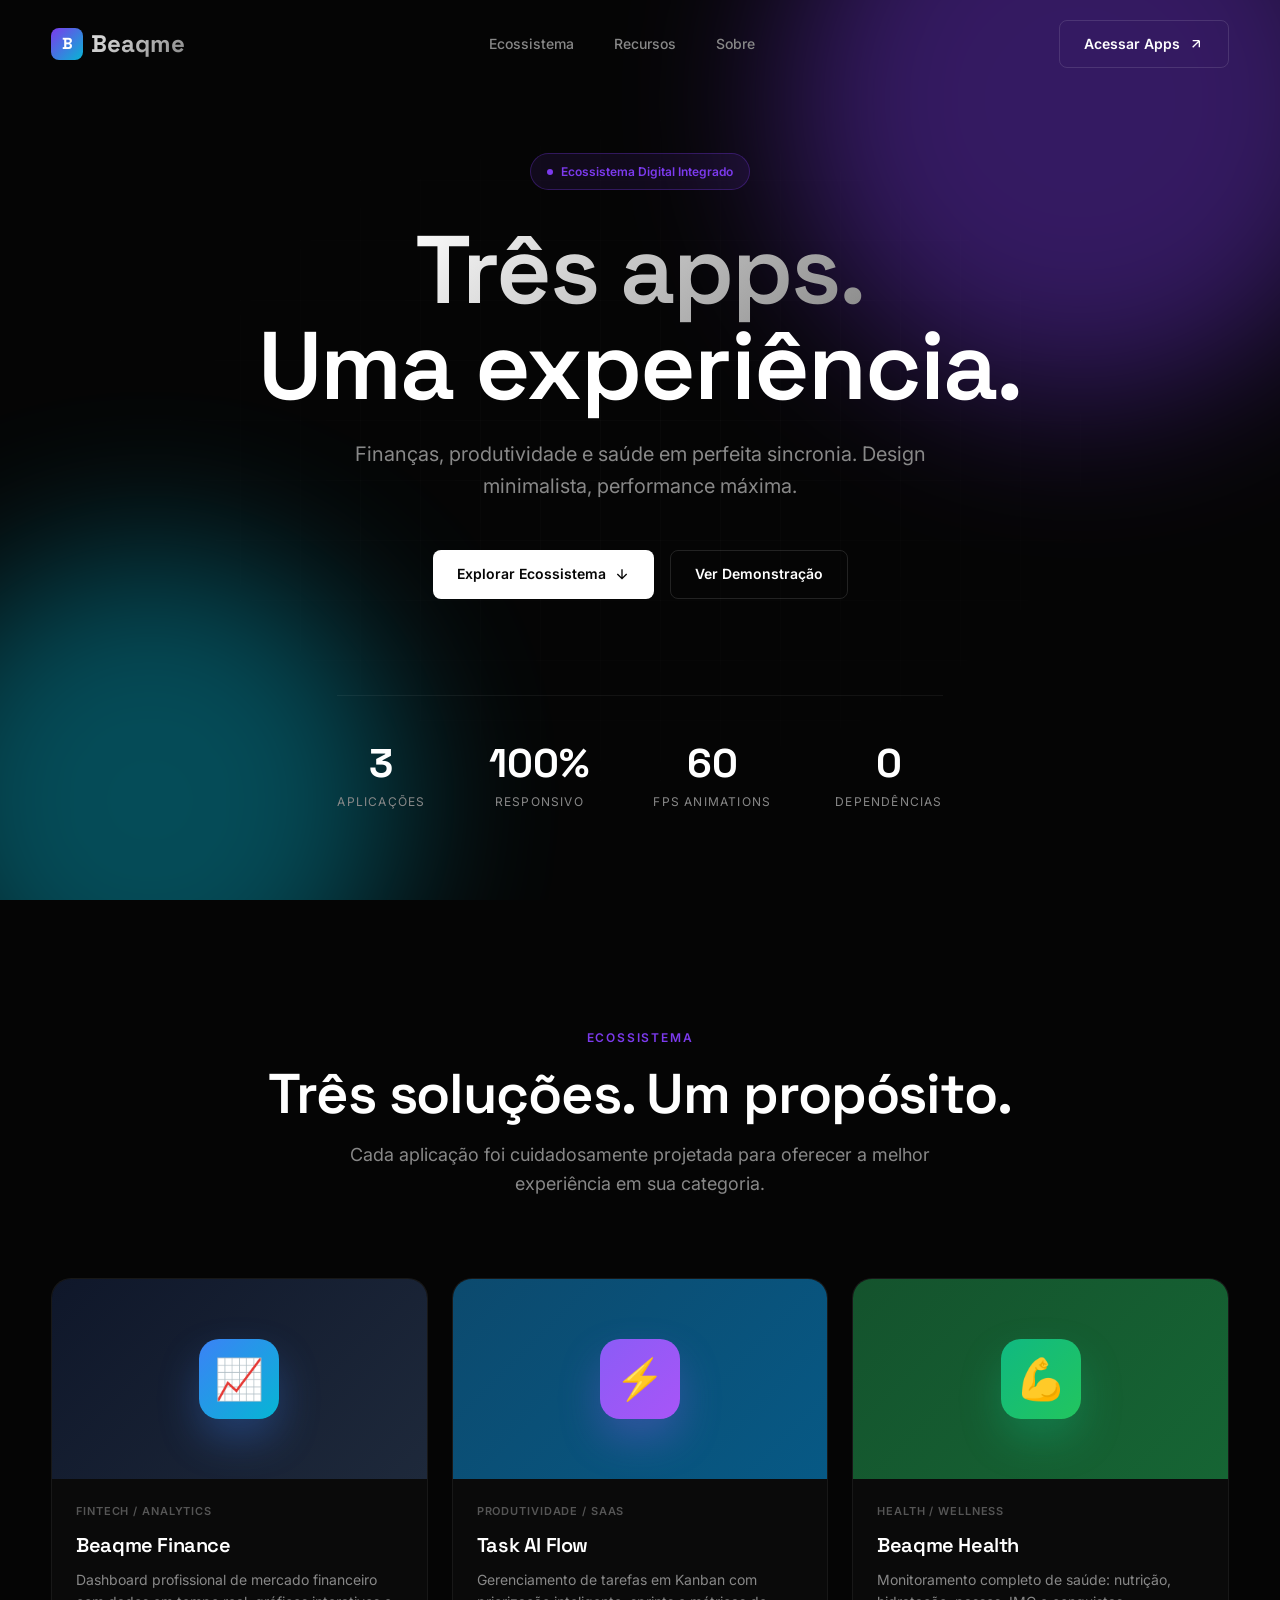
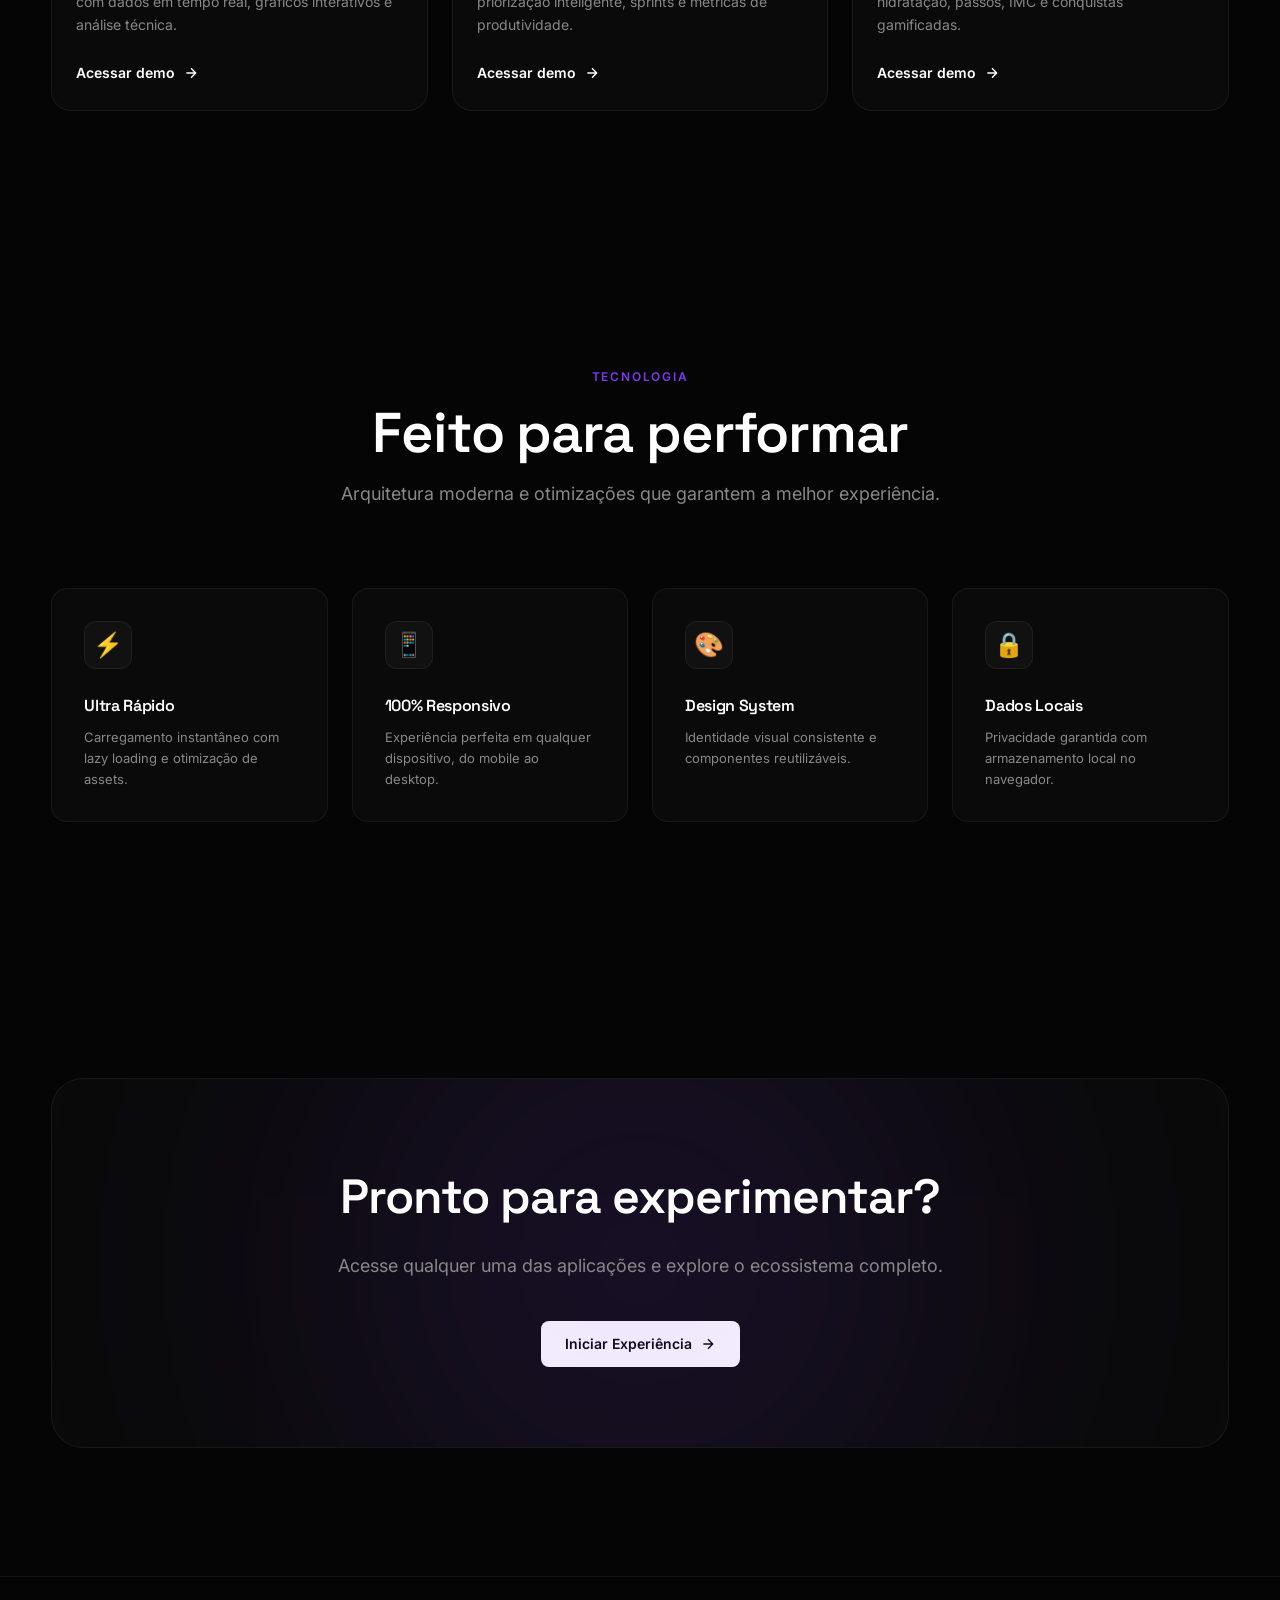
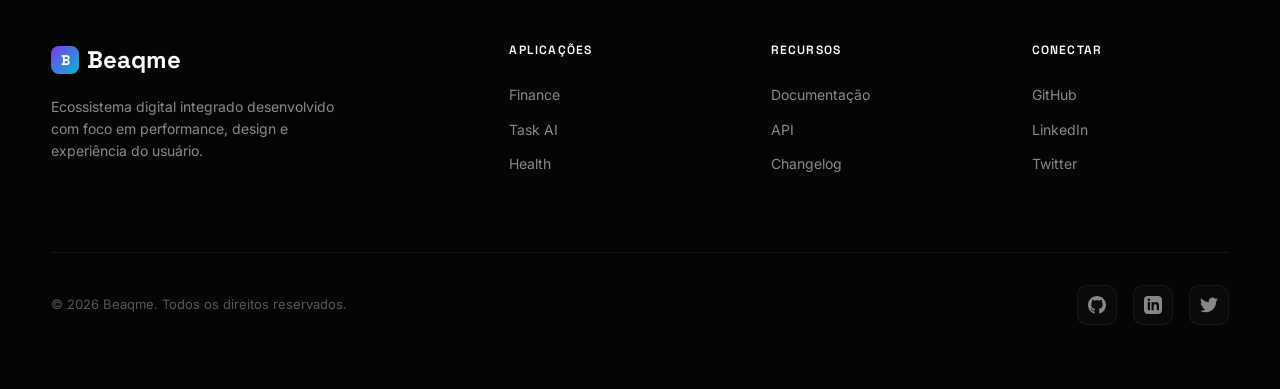
==== index.html @ edd7a1f3 "pode melhorar" ====
<!DOCTYPE html>
<html lang="pt-BR">
<head>
    <meta charset="UTF-8">
    <meta name="viewport" content="width=device-width, initial-scale=1.0">
    <title>Beaqme — Ecossistema Digital</title>
    <meta name="description" content="Ecossistema digital integrado: finanças, produtividade e saúde em uma única plataforma.">
    
    <link rel="preconnect" href="https://fonts.googleapis.com">
    <link rel="preconnect" href="https://fonts.gstatic.com" crossorigin>
    <link href="https://fonts.googleapis.com/css2?family=Space+Grotesk:wght@300;400;500;600;700&family=Inter:wght@300;400;500;600&display=swap" rel="stylesheet">
    
    <style>
        :root {
            --bg: #050505;
            --surface: #0a0a0a;
            --surface-elevated: #111111;
            --text: #ffffff;
            --text-muted: #888888;
            --text-subtle: #555555;
            --accent: #7c3aed;
            --accent-glow: rgba(124, 58, 237, 0.4);
            --accent-secondary: #06b6d4;
            --success: #10b981;
            --warning: #f59e0b;
            --danger: #ef4444;
            --border: rgba(255, 255, 255, 0.06);
            --border-strong: rgba(255, 255, 255, 0.12);
            
            --ease-out-expo: cubic-bezier(0.16, 1, 0.3, 1);
            --ease-spring: cubic-bezier(0.34, 1.56, 0.64, 1);
        }
        
        * {
            margin: 0;
            padding: 0;
            box-sizing: border-box;
        }
        
        html {
            scroll-behavior: smooth;
        }
        
        body {
            font-family: 'Inter', -apple-system, BlinkMacSystemFont, sans-serif;
            background: var(--bg);
            color: var(--text);
            line-height: 1.6;
            overflow-x: hidden;
            -webkit-font-smoothing: antialiased;
        }
        
        h1, h2, h3, h4, h5, h6 {
            font-family: 'Space Grotesk', sans-serif;
            font-weight: 600;
            letter-spacing: -0.02em;
        }
        
        /* ===== ANIMATIONS ===== */
        @keyframes float {
            0%, 100% { transform: translateY(0px) rotate(0deg); }
            50% { transform: translateY(-20px) rotate(2deg); }
        }
        
        @keyframes pulse-glow {
            0%, 100% { opacity: 0.5; transform: scale(1); }
            50% { opacity: 0.8; transform: scale(1.05); }
        }
        
        @keyframes gradient-shift {
            0% { background-position: 0% 50%; }
            50% { background-position: 100% 50%; }
            100% { background-position: 0% 50%; }
        }
        
        @keyframes slide-up {
            from { opacity: 0; transform: translateY(40px); }
            to { opacity: 1; transform: translateY(0); }
        }
        
        @keyframes fade-in {
            from { opacity: 0; }
            to { opacity: 1; }
        }
        
        .animate-slide-up {
            animation: slide-up 0.8s var(--ease-out-expo) forwards;
            opacity: 0;
        }
        
        .animate-fade-in {
            animation: fade-in 1s ease forwards;
            opacity: 0;
        }
        
        .delay-1 { animation-delay: 0.1s; }
        .delay-2 { animation-delay: 0.2s; }
        .delay-3 { animation-delay: 0.3s; }
        .delay-4 { animation-delay: 0.4s; }
        .delay-5 { animation-delay: 0.5s; }
        
        /* ===== HEADER ===== */
        header {
            position: fixed;
            top: 0;
            left: 0;
            right: 0;
            z-index: 1000;
            padding: 1.25rem 4%;
            display: flex;
            justify-content: space-between;
            align-items: center;
            transition: all 0.4s var(--ease-out-expo);
        }
        
        header.scrolled {
            background: rgba(5, 5, 5, 0.8);
            backdrop-filter: blur(20px);
            border-bottom: 1px solid var(--border);
            padding: 1rem 4%;
        }
        
        .logo {
            font-family: 'Space Grotesk', sans-serif;
            font-size: 1.5rem;
            font-weight: 700;
            background: linear-gradient(135deg, #fff 0%, #888 100%);
            -webkit-background-clip: text;
            -webkit-text-fill-color: transparent;
            display: flex;
            align-items: center;
            gap: 0.5rem;
        }
        
        .logo-icon {
            width: 32px;
            height: 32px;
            background: linear-gradient(135deg, var(--accent), var(--accent-secondary));
            border-radius: 8px;
            display: flex;
            align-items: center;
            justify-content: center;
            font-size: 1rem;
            -webkit-text-fill-color: white;
        }
        
        nav {
            display: flex;
            align-items: center;
            gap: 2.5rem;
        }
        
        nav a {
            color: var(--text-muted);
            text-decoration: none;
            font-size: 0.875rem;
            font-weight: 500;
            transition: color 0.3s ease;
            position: relative;
        }
        
        nav a:hover {
            color: var(--text);
        }
        
        nav a::after {
            content: '';
            position: absolute;
            bottom: -4px;
            left: 0;
            width: 0;
            height: 1px;
            background: var(--accent);
            transition: width 0.3s ease;
        }
        
        nav a:hover::after {
            width: 100%;
        }
        
        .btn {
            padding: 0.75rem 1.5rem;
            border-radius: 8px;
            font-size: 0.875rem;
            font-weight: 600;
            cursor: pointer;
            transition: all 0.3s var(--ease-out-expo);
            border: none;
            display: inline-flex;
            align-items: center;
            gap: 0.5rem;
            text-decoration: none;
        }
        
        .btn-primary {
            background: var(--text);
            color: var(--bg);
        }
        
        .btn-primary:hover {
            transform: translateY(-2px);
            box-shadow: 0 10px 30px rgba(255, 255, 255, 0.2);
        }
        
        .btn-outline {
            background: transparent;
            color: var(--text);
            border: 1px solid var(--border-strong);
        }
        
        .btn-outline:hover {
            border-color: var(--text);
            background: rgba(255, 255, 255, 0.05);
        }
        
        .mobile-toggle {
            display: none;
            flex-direction: column;
            gap: 5px;
            cursor: pointer;
            z-index: 1001;
        }
        
        .mobile-toggle span {
            width: 24px;
            height: 2px;
            background: var(--text);
            transition: 0.3s;
        }
        
        /* ===== HERO ===== */
        .hero {
            min-height: 100vh;
            display: flex;
            flex-direction: column;
            justify-content: center;
            align-items: center;
            text-align: center;
            padding: 8rem 4% 4rem;
            position: relative;
            overflow: hidden;
        }
        
        .hero-bg {
            position: absolute;
            inset: 0;
            overflow: hidden;
            pointer-events: none;
        }
        
        .hero-orb {
            position: absolute;
            border-radius: 50%;
            filter: blur(80px);
            opacity: 0.4;
            animation: pulse-glow 8s ease-in-out infinite;
        }
        
        .hero-orb-1 {
            width: 600px;
            height: 600px;
            background: var(--accent);
            top: -200px;
            right: -100px;
            animation-delay: 0s;
        }
        
        .hero-orb-2 {
            width: 500px;
            height: 500px;
            background: var(--accent-secondary);
            bottom: -150px;
            left: -100px;
            animation-delay: -4s;
        }
        
        .hero-grid {
            position: absolute;
            inset: 0;
            background-image: 
                linear-gradient(rgba(255,255,255,0.02) 1px, transparent 1px),
                linear-gradient(90deg, rgba(255,255,255,0.02) 1px, transparent 1px);
            background-size: 60px 60px;
            mask-image: radial-gradient(ellipse at center, black 0%, transparent 70%);
        }
        
        .badge {
            display: inline-flex;
            align-items: center;
            gap: 0.5rem;
            padding: 0.5rem 1rem;
            background: rgba(124, 58, 237, 0.1);
            border: 1px solid rgba(124, 58, 237, 0.3);
            border-radius: 100px;
            font-size: 0.75rem;
            font-weight: 600;
            color: var(--accent);
            margin-bottom: 2rem;
        }
        
        .badge-dot {
            width: 6px;
            height: 6px;
            background: var(--accent);
            border-radius: 50%;
            animation: pulse-glow 2s ease-in-out infinite;
        }
        
        .hero h1 {
            font-size: clamp(3rem, 8vw, 6rem);
            line-height: 1;
            margin-bottom: 1.5rem;
            max-width: 900px;
        }
        
        .hero h1 span {
            background: linear-gradient(135deg, #fff 0%, var(--text-muted) 100%);
            -webkit-background-clip: text;
            -webkit-text-fill-color: transparent;
        }
        
        .hero-subtitle {
            font-size: clamp(1rem, 2vw, 1.25rem);
            color: var(--text-muted);
            max-width: 600px;
            margin-bottom: 3rem;
            font-weight: 400;
        }
        
        .hero-cta {
            display: flex;
            gap: 1rem;
            flex-wrap: wrap;
            justify-content: center;
        }
        
        .hero-stats {
            display: flex;
            gap: 4rem;
            margin-top: 6rem;
            padding-top: 3rem;
            border-top: 1px solid var(--border);
        }
        
        .stat-item {
            text-align: center;
        }
        
        .stat-value {
            font-family: 'Space Grotesk', sans-serif;
            font-size: 2.5rem;
            font-weight: 700;
            color: var(--text);
            line-height: 1;
        }
        
        .stat-label {
            font-size: 0.75rem;
            color: var(--text-muted);
            text-transform: uppercase;
            letter-spacing: 0.1em;
            margin-top: 0.5rem;
        }
        
        /* ===== SECTIONS ===== */
        section {
            padding: 8rem 4%;
            max-width: 1400px;
            margin: 0 auto;
        }
        
        .section-header {
            text-align: center;
            margin-bottom: 5rem;
        }
        
        .section-tag {
            font-size: 0.75rem;
            font-weight: 600;
            text-transform: uppercase;
            letter-spacing: 0.15em;
            color: var(--accent);
            margin-bottom: 1rem;
        }
        
        .section-title {
            font-size: clamp(2rem, 5vw, 3.5rem);
            margin-bottom: 1rem;
            line-height: 1.1;
        }
        
        .section-desc {
            color: var(--text-muted);
            font-size: 1.125rem;
            max-width: 600px;
            margin: 0 auto;
        }
        
        /* ===== APPS GRID ===== */
        .apps-grid {
            display: grid;
            grid-template-columns: repeat(3, 1fr);
            gap: 1.5rem;
        }
        
        .app-card {
            background: var(--surface);
            border: 1px solid var(--border);
            border-radius: 20px;
            overflow: hidden;
            transition: all 0.5s var(--ease-out-expo);
            position: relative;
            group: true;
        }
        
        .app-card::before {
            content: '';
            position: absolute;
            inset: 0;
            background: linear-gradient(135deg, rgba(124, 58, 237, 0.1), transparent);
            opacity: 0;
            transition: opacity 0.5s ease;
        }
        
        .app-card:hover {
            transform: translateY(-8px);
            border-color: var(--border-strong);
            box-shadow: 0 30px 60px rgba(0, 0, 0, 0.4);
        }
        
        .app-card:hover::before {
            opacity: 1;
        }
        
        .app-preview {
            height: 200px;
            position: relative;
            overflow: hidden;
            display: flex;
            align-items: center;
            justify-content: center;
        }
        
        .app-preview-finance {
            background: linear-gradient(135deg, #0f172a 0%, #1e293b 100%);
        }
        
        .app-preview-task {
            background: linear-gradient(135deg, #0c4a6e 0%, #075985 100%);
        }
        
        .app-preview-health {
            background: linear-gradient(135deg, #14532d 0%, #166534 100%);
        }
        
        .app-icon {
            width: 80px;
            height: 80px;
            border-radius: 20px;
            display: flex;
            align-items: center;
            justify-content: center;
            font-size: 2.5rem;
            position: relative;
            z-index: 1;
            transition: transform 0.5s var(--ease-spring);
        }
        
        .app-card:hover .app-icon {
            transform: scale(1.1) rotate(-5deg);
        }
        
        .app-icon-finance {
            background: linear-gradient(135deg, #3b82f6, #06b6d4);
            box-shadow: 0 20px 40px rgba(59, 130, 246, 0.3);
        }
        
        .app-icon-task {
            background: linear-gradient(135deg, #8b5cf6, #a855f7);
            box-shadow: 0 20px 40px rgba(139, 92, 246, 0.3);
        }
        
        .app-icon-health {
            background: linear-gradient(135deg, #10b981, #22c55e);
            box-shadow: 0 20px 40px rgba(16, 185, 129, 0.3);
        }
        
        .app-content {
            padding: 1.5rem;
            position: relative;
            z-index: 1;
        }
        
        .app-tag {
            font-size: 0.6875rem;
            font-weight: 600;
            text-transform: uppercase;
            letter-spacing: 0.08em;
            color: var(--text-subtle);
            margin-bottom: 0.5rem;
        }
        
        .app-title {
            font-size: 1.25rem;
            margin-bottom: 0.5rem;
        }
        
        .app-desc {
            font-size: 0.875rem;
            color: var(--text-muted);
            margin-bottom: 1.5rem;
            line-height: 1.6;
        }
        
        .app-link {
            display: inline-flex;
            align-items: center;
            gap: 0.5rem;
            color: var(--text);
            font-size: 0.875rem;
            font-weight: 600;
            text-decoration: none;
            transition: gap 0.3s ease;
        }
        
        .app-link:hover {
            gap: 0.75rem;
        }
        
        /* ===== FEATURES ===== */
        .features-grid {
            display: grid;
            grid-template-columns: repeat(4, 1fr);
            gap: 1.5rem;
        }
        
        .feature-card {
            padding: 2rem;
            background: var(--surface);
            border: 1px solid var(--border);
            border-radius: 16px;
            transition: all 0.4s var(--ease-out-expo);
        }
        
        .feature-card:hover {
            border-color: var(--border-strong);
            transform: translateY(-4px);
        }
        
        .feature-icon {
            width: 48px;
            height: 48px;
            border-radius: 12px;
            display: flex;
            align-items: center;
            justify-content: center;
            font-size: 1.5rem;
            margin-bottom: 1.5rem;
            background: var(--surface-elevated);
            border: 1px solid var(--border);
        }
        
        .feature-title {
            font-size: 1rem;
            margin-bottom: 0.5rem;
        }
        
        .feature-desc {
            font-size: 0.8125rem;
            color: var(--text-muted);
            line-height: 1.6;
        }
        
        /* ===== CTA SECTION ===== */
        .cta-section {
            position: relative;
            overflow: hidden;
        }
        
        .cta-container {
            background: var(--surface);
            border: 1px solid var(--border);
            border-radius: 32px;
            padding: 5rem;
            text-align: center;
            position: relative;
            overflow: hidden;
        }
        
        .cta-glow {
            position: absolute;
            width: 600px;
            height: 600px;
            background: var(--accent);
            border-radius: 50%;
            filter: blur(150px);
            opacity: 0.15;
            top: 50%;
            left: 50%;
            transform: translate(-50%, -50%);
        }
        
        .cta-title {
            font-size: clamp(2rem, 5vw, 3rem);
            margin-bottom: 1rem;
            position: relative;
            z-index: 1;
        }
        
        .cta-desc {
            color: var(--text-muted);
            font-size: 1.125rem;
            margin-bottom: 2.5rem;
            position: relative;
            z-index: 1;
        }
        
        /* ===== FOOTER ===== */
        footer {
            border-top: 1px solid var(--border);
            padding: 4rem 4%;
        }
        
        .footer-grid {
            max-width: 1400px;
            margin: 0 auto;
            display: grid;
            grid-template-columns: 2fr 1fr 1fr 1fr;
            gap: 4rem;
        }
        
        .footer-brand {
            max-width: 300px;
        }
        
        .footer-logo {
            font-family: 'Space Grotesk', sans-serif;
            font-size: 1.5rem;
            font-weight: 700;
            margin-bottom: 1rem;
            display: flex;
            align-items: center;
            gap: 0.5rem;
        }
        
        .footer-desc {
            font-size: 0.875rem;
            color: var(--text-muted);
            line-height: 1.6;
        }
        
        .footer-col h4 {
            font-size: 0.75rem;
            font-weight: 600;
            text-transform: uppercase;
            letter-spacing: 0.1em;
            color: var(--text);
            margin-bottom: 1.5rem;
        }
        
        .footer-col a {
            display: block;
            color: var(--text-muted);
            text-decoration: none;
            font-size: 0.875rem;
            margin-bottom: 0.75rem;
            transition: color 0.3s ease;
        }
        
        .footer-col a:hover {
            color: var(--text);
        }
        
        .footer-bottom {
            max-width: 1400px;
            margin: 4rem auto 0;
            padding-top: 2rem;
            border-top: 1px solid var(--border);
            display: flex;
            justify-content: space-between;
            align-items: center;
        }
        
        .footer-copyright {
            font-size: 0.8125rem;
            color: var(--text-subtle);
        }
        
        .footer-social {
            display: flex;
            gap: 1rem;
        }
        
        .social-link {
            width: 40px;
            height: 40px;
            border-radius: 10px;
            background: var(--surface);
            border: 1px solid var(--border);
            display: flex;
            align-items: center;
            justify-content: center;
            color: var(--text-muted);
            text-decoration: none;
            transition: all 0.3s ease;
        }
        
        .social-link:hover {
            border-color: var(--border-strong);
            color: var(--text);
            transform: translateY(-2px);
        }
        
        /* ===== RESPONSIVE ===== */
        @media (max-width: 1024px) {
            .apps-grid {
                grid-template-columns: 1fr;
            }
            
            .features-grid {
                grid-template-columns: repeat(2, 1fr);
            }
            
            .footer-grid {
                grid-template-columns: 1fr 1fr;
            }
        }
        
        @media (max-width: 768px) {
            nav {
                display: none;
            }
            
            .mobile-toggle {
                display: flex;
            }
            
            .hero-stats {
                flex-direction: column;
                gap: 2rem;
            }
            
            .features-grid {
                grid-template-columns: 1fr;
            }
            
            .cta-container {
                padding: 3rem 2rem;
            }
            
            .footer-grid {
                grid-template-columns: 1fr;
                gap: 2rem;
            }
            
            .footer-bottom {
                flex-direction: column;
                gap: 1rem;
                text-align: center;
            }
        }
        
        /* ===== MOBILE MENU ===== */
        .mobile-menu {
            position: fixed;
            inset: 0;
            background: var(--bg);
            z-index: 999;
            display: flex;
            flex-direction: column;
            justify-content: center;
            align-items: center;
            gap: 2rem;
            transform: translateX(100%);
            transition: transform 0.5s var(--ease-out-expo);
        }
        
        .mobile-menu.active {
            transform: translateX(0);
        }
        
        .mobile-menu a {
            font-size: 1.5rem;
            font-weight: 600;
            color: var(--text);
            text-decoration: none;
        }
    </style>
</head>
<body>
    <header id="header">
        <a href="#" class="logo">
            <div class="logo-icon">B</div>
            Beaqme
        </a>
        
        <nav>
            <a href="#ecossistema">Ecossistema</a>
            <a href="#recursos">Recursos</a>
            <a href="#sobre">Sobre</a>
        </nav>
        
        <div style="display: flex; align-items: center; gap: 1rem;">
            <a href="finance.html" class="btn btn-outline" style="display: flex; align-items: center; gap: 0.5rem;">
                Acessar Apps
                <svg width="16" height="16" viewBox="0 0 24 24" fill="none" stroke="currentColor" stroke-width="2">
                    <path d="M7 17L17 7M17 7H7M17 7V17"/>
                </svg>
            </a>
            <div class="mobile-toggle" onclick="toggleMenu()">
                <span></span>
                <span></span>
                <span></span>
            </div>
        </div>
    </header>
    
    <div class="mobile-menu" id="mobileMenu">
        <a href="#ecossistema" onclick="toggleMenu()">Ecossistema</a>
        <a href="#recursos" onclick="toggleMenu()">Recursos</a>
        <a href="#sobre" onclick="toggleMenu()">Sobre</a>
        <a href="finance.html" class="btn btn-primary" onclick="toggleMenu()">Acessar Apps</a>
    </div>

    <section class="hero">
        <div class="hero-bg">
            <div class="hero-orb hero-orb-1"></div>
            <div class="hero-orb hero-orb-2"></div>
            <div class="hero-grid"></div>
        </div>
        
        <div class="badge animate-fade-in">
            <span class="badge-dot"></span>
            Ecossistema Digital Integrado
        </div>
        
        <h1 class="animate-slide-up delay-1">
            <span>Três apps.</span><br>
            Uma experiência.
        </h1>
        
        <p class="hero-subtitle animate-slide-up delay-2">
            Finanças, produtividade e saúde em perfeita sincronia. 
            Design minimalista, performance máxima.
        </p>
        
        <div class="hero-cta animate-slide-up delay-3">
            <a href="#ecossistema" class="btn btn-primary">
                Explorar Ecossistema
                <svg width="16" height="16" viewBox="0 0 24 24" fill="none" stroke="currentColor" stroke-width="2">
                    <path d="M12 5v14M19 12l-7 7-7-7"/>
                </svg>
            </a>
            <a href="finance.html" class="btn btn-outline">
                Ver Demonstração
            </a>
        </div>
        
        <div class="hero-stats animate-slide-up delay-4">
            <div class="stat-item">
                <div class="stat-value">3</div>
                <div class="stat-label">Aplicações</div>
            </div>
            <div class="stat-item">
                <div class="stat-value">100%</div>
                <div class="stat-label">Responsivo</div>
            </div>
            <div class="stat-item">
                <div class="stat-value">60</div>
                <div class="stat-label">FPS Animations</div>
            </div>
            <div class="stat-item">
                <div class="stat-value">0</div>
                <div class="stat-label">Dependências</div>
            </div>
        </div>
    </section>

    <section id="ecossistema">
        <div class="section-header">
            <div class="section-tag">Ecossistema</div>
            <h2 class="section-title">Três soluções. Um propósito.</h2>
            <p class="section-desc">Cada aplicação foi cuidadosamente projetada para oferecer a melhor experiência em sua categoria.</p>
        </div>
        
        <div class="apps-grid">
            <article class="app-card" data-app="finance">
                <div class="app-preview app-preview-finance">
                    <div class="app-icon app-icon-finance">📈</div>
                </div>
                <div class="app-content">
                    <div class="app-tag">Fintech / Analytics</div>
                    <h3 class="app-title">Beaqme Finance</h3>
                    <p class="app-desc">Dashboard profissional de mercado financeiro com dados em tempo real, gráficos interativos e análise técnica.</p>
                    <a href="finance.html" class="app-link">
                        Acessar demo
                        <svg width="16" height="16" viewBox="0 0 24 24" fill="none" stroke="currentColor" stroke-width="2">
                            <path d="M5 12h14M12 5l7 7-7 7"/>
                        </svg>
                    </a>
                </div>
            </article>
            
            <article class="app-card" data-app="task">
                <div class="app-preview app-preview-task">
                    <div class="app-icon app-icon-task">⚡</div>
                </div>
                <div class="app-content">
                    <div class="app-tag">Produtividade / SaaS</div>
                    <h3 class="app-title">Task AI Flow</h3>
                    <p class="app-desc">Gerenciamento de tarefas em Kanban com priorização inteligente, sprints e métricas de produtividade.</p>
                    <a href="task.html" class="app-link">
                        Acessar demo
                        <svg width="16" height="16" viewBox="0 0 24 24" fill="none" stroke="currentColor" stroke-width="2">
                            <path d="M5 12h14M12 5l7 7-7 7"/>
                        </svg>
                    </a>
                </div>
            </article>
            
            <article class="app-card" data-app="health">
                <div class="app-preview app-preview-health">
                    <div class="app-icon app-icon-health">💪</div>
                </div>
                <div class="app-content">
                    <div class="app-tag">Health / Wellness</div>
                    <h3 class="app-title">Beaqme Health</h3>
                    <p class="app-desc">Monitoramento completo de saúde: nutrição, hidratação, passos, IMC e conquistas gamificadas.</p>
                    <a href="health.html" class="app-link">
                        Acessar demo
                        <svg width="16" height="16" viewBox="0 0 24 24" fill="none" stroke="currentColor" stroke-width="2">
                            <path d="M5 12h14M12 5l7 7-7 7"/>
                        </svg>
                    </a>
                </div>
            </article>
        </div>
    </section>

    <section id="recursos">
        <div class="section-header">
            <div class="section-tag">Tecnologia</div>
            <h2 class="section-title">Feito para performar</h2>
            <p class="section-desc">Arquitetura moderna e otimizações que garantem a melhor experiência.</p>
        </div>
        
        <div class="features-grid">
            <div class="feature-card">
                <div class="feature-icon">⚡</div>
                <h3 class="feature-title">Ultra Rápido</h3>
                <p class="feature-desc">Carregamento instantâneo com lazy loading e otimização de assets.</p>
            </div>
            
            <div class="feature-card">
                <div class="feature-icon">📱</div>
                <h3 class="feature-title">100% Responsivo</h3>
                <p class="feature-desc">Experiência perfeita em qualquer dispositivo, do mobile ao desktop.</p>
            </div>
            
            <div class="feature-card">
                <div class="feature-icon">🎨</div>
                <h3 class="feature-title">Design System</h3>
                <p class="feature-desc">Identidade visual consistente e componentes reutilizáveis.</p>
            </div>
            
            <div class="feature-card">
                <div class="feature-icon">🔒</div>
                <h3 class="feature-title">Dados Locais</h3>
                <p class="feature-desc">Privacidade garantida com armazenamento local no navegador.</p>
            </div>
        </div>
    </section>

    <section class="cta-section">
        <div class="cta-container">
            <div class="cta-glow"></div>
            <h2 class="cta-title">Pronto para experimentar?</h2>
            <p class="cta-desc">Acesse qualquer uma das aplicações e explore o ecossistema completo.</p>
            <a href="finance.html" class="btn btn-primary">
                Iniciar Experiência
                <svg width="16" height="16" viewBox="0 0 24 24" fill="none" stroke="currentColor" stroke-width="2">
                    <path d="M5 12h14M12 5l7 7-7 7"/>
                </svg>
            </a>
        </div>
    </section>

    <footer>
        <div class="footer-grid">
            <div class="footer-brand">
                <div class="footer-logo">
                    <div class="logo-icon" style="width: 28px; height: 28px; font-size: 0.875rem;">B</div>
                    Beaqme
                </div>
                <p class="footer-desc">
                    Ecossistema digital integrado desenvolvido com foco em performance, 
                    design e experiência do usuário.
                </p>
            </div>
            
            <div class="footer-col">
                <h4>Aplicações</h4>
                <a href="finance.html">Finance</a>
                <a href="task.html">Task AI</a>
                <a href="health.html">Health</a>
            </div>
            
            <div class="footer-col">
                <h4>Recursos</h4>
                <a href="#">Documentação</a>
                <a href="#">API</a>
                <a href="#">Changelog</a>
            </div>
            
            <div class="footer-col">
                <h4>Conectar</h4>
                <a href="#">GitHub</a>
                <a href="#">LinkedIn</a>
                <a href="#">Twitter</a>
            </div>
        </div>
        
        <div class="footer-bottom">
            <p class="footer-copyright">© 2026 Beaqme. Todos os direitos reservados.</p>
            <div class="footer-social">
                <a href="#" class="social-link">
                    <svg width="18" height="18" viewBox="0 0 24 24" fill="currentColor">
                        <path d="M12 0c-6.626 0-12 5.373-12 12 0 5.302 3.438 9.8 8.207 11.387.599.111.793-.261.793-.577v-2.234c-3.338.726-4.033-1.416-4.033-1.416-.546-1.387-1.333-1.756-1.333-1.756-1.089-.745.083-.729.083-.729 1.205.084 1.839 1.237 1.839 1.237 1.07 1.834 2.807 1.304 3.492.997.107-.775.418-1.305.762-1.604-2.665-.305-5.467-1.334-5.467-5.931 0-1.311.469-2.381 1.236-3.221-.124-.303-.535-1.524.117-3.176 0 0 1.008-.322 3.301 1.23.957-.266 1.983-.399 3.003-.404 1.02.005 2.047.138 3.006.404 2.291-1.552 3.297-1.23 3.297-1.23.653 1.653.242 2.874.118 3.176.77.84 1.235 1.911 1.235 3.221 0 4.609-2.807 5.624-5.479 5.921.43.372.823 1.102.823 2.222v3.293c0 .319.192.694.801.576 4.765-1.589 8.199-6.086 8.199-11.386 0-6.627-5.373-12-12-12z"/>
                    </svg>
                </a>
                <a href="#" class="social-link">
                    <svg width="18" height="18" viewBox="0 0 24 24" fill="currentColor">
                        <path d="M19 0h-14c-2.761 0-5 2.239-5 5v14c0 2.761 2.239 5 5 5h14c2.762 0 5-2.239 5-5v-14c0-2.761-2.238-5-5-5zm-11 19h-3v-11h3v11zm-1.5-12.268c-.966 0-1.75-.79-1.75-1.764s.784-1.764 1.75-1.764 1.75.79 1.75 1.764-.783 1.764-1.75 1.764zm13.5 12.268h-3v-5.604c0-3.368-4-3.113-4 0v5.604h-3v-11h3v1.765c1.396-2.586 7-2.777 7 2.476v6.759z"/>
                    </svg>
                </a>
                <a href="#" class="social-link">
                    <svg width="18" height="18" viewBox="0 0 24 24" fill="currentColor">
                        <path d="M23.953 4.57a10 10 0 01-2.825.775 4.958 4.958 0 002.163-2.723c-.951.555-2.005.959-3.127 1.184a4.92 4.92 0 00-8.384 4.482C7.69 8.095 4.067 6.13 1.64 3.162a4.822 4.822 0 00-.666 2.475c0 1.71.87 3.213 2.188 4.096a4.904 4.904 0 01-2.228-.616v.06a4.923 4.923 0 003.946 4.827 4.996 4.996 0 01-2.212.085 4.936 4.936 0 004.604 3.417 9.867 9.867 0 01-6.102 2.105c-.39 0-.779-.023-1.17-.067a13.995 13.995 0 007.557 2.209c9.053 0 13.998-7.496 13.998-13.985 0-.21 0-.42-.015-.63A9.935 9.935 0 0024 4.59z"/>
                    </svg>
                </a>
            </div>
        </div>
    </footer>

    <script>
        // Header scroll effect
        const header = document.getElementById('header');
        window.addEventListener('scroll', () => {
            if (window.scrollY > 50) {
                header.classList.add('scrolled');
            } else {
                header.classList.remove('scrolled');
            }
        });
        
        // Mobile menu toggle
        function toggleMenu() {
            const menu = document.getElementById('mobileMenu');
            menu.classList.toggle('active');
        }
        
        // Intersection Observer for scroll animations
        const observerOptions = {
            threshold: 0.1,
            rootMargin: '0px 0px -50px 0px'
        };
        
        const observer = new IntersectionObserver((entries) => {
            entries.forEach(entry => {
                if (entry.isIntersecting) {
                    entry.target.style.opacity = '1';
                    entry.target.style.transform = 'translateY(0)';
                }
            });
        }, observerOptions);
        
        document.querySelectorAll('.app-card, .feature-card').forEach(el => {
            el.style.opacity = '0';
            el.style.transform = 'translateY(30px)';
            el.style.transition = 'opacity 0.6s ease, transform 0.6s ease';
            observer.observe(el);
        });
    </script>
</body>
</html>
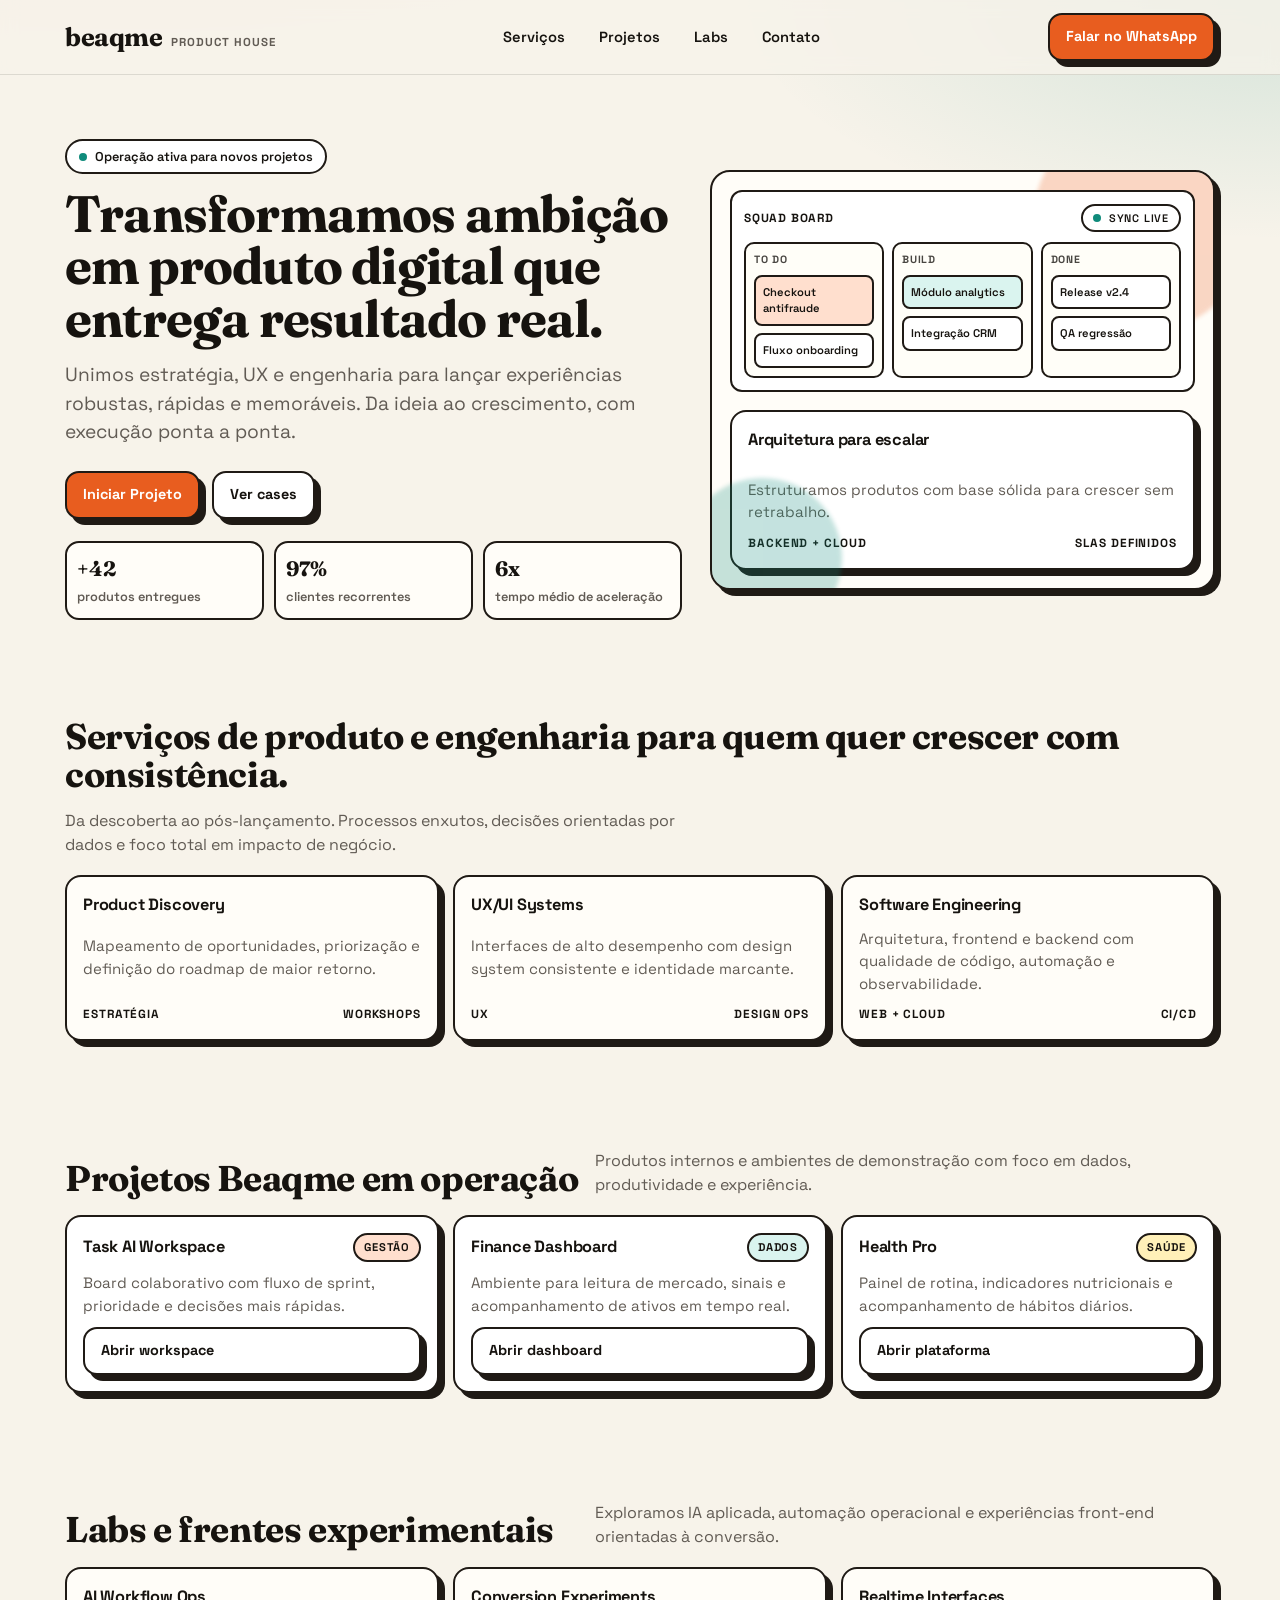
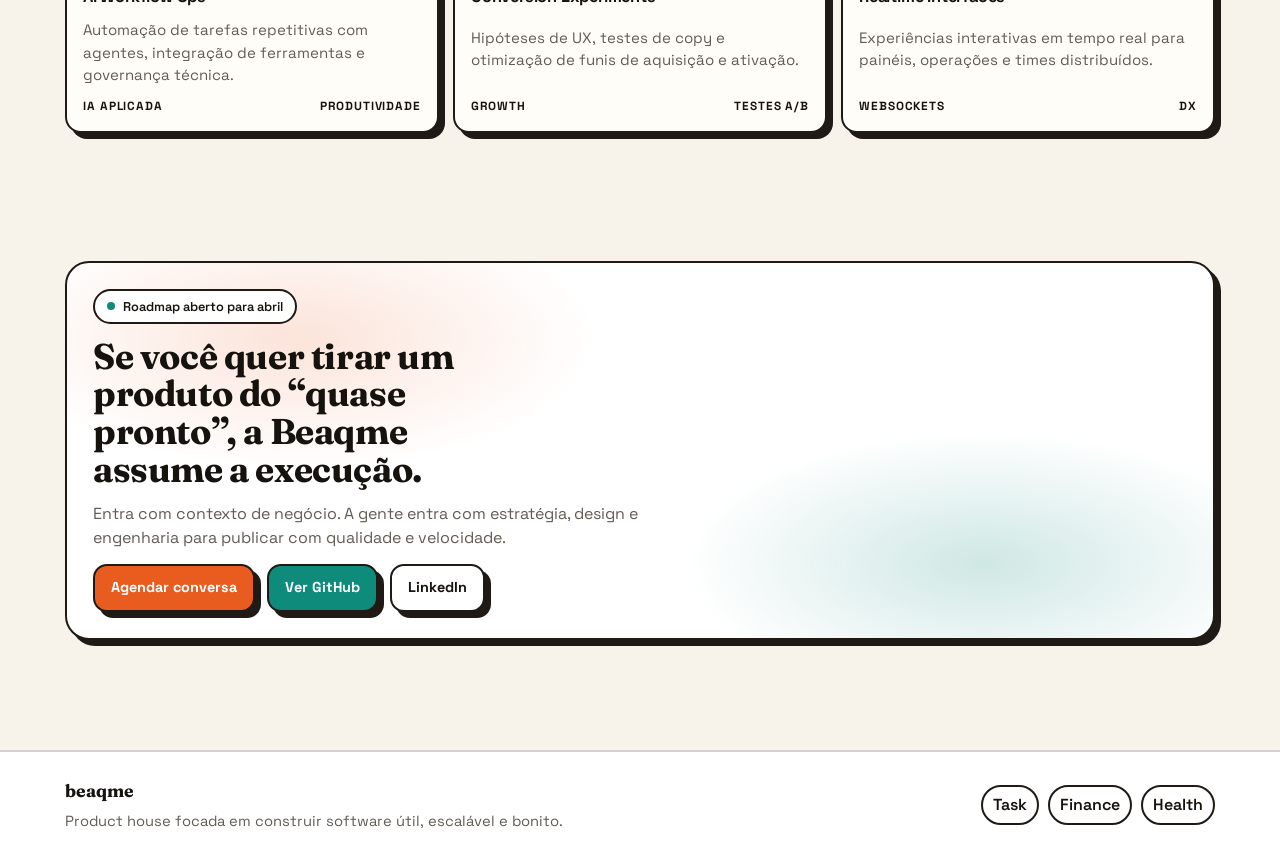
==== commit 5b4a6a72: "Update pages and add new folder" ====
--- a/index.html
+++ b/index.html
@@ -1,1085 +1,757 @@
 <!DOCTYPE html>
 <html lang="pt-BR">
 <head>
-    <meta charset="UTF-8">
-    <meta name="viewport" content="width=device-width, initial-scale=1.0">
-    <title>Beaqme — Ecossistema Digital</title>
-    <meta name="description" content="Ecossistema digital integrado: finanças, produtividade e saúde em uma única plataforma.">
-    
-    <link rel="preconnect" href="https://fonts.googleapis.com">
-    <link rel="preconnect" href="https://fonts.gstatic.com" crossorigin>
-    <link href="https://fonts.googleapis.com/css2?family=Space+Grotesk:wght@300;400;500;600;700&family=Inter:wght@300;400;500;600&display=swap" rel="stylesheet">
-    
-    <style>
-        :root {
-            --bg: #050505;
-            --surface: #0a0a0a;
-            --surface-elevated: #111111;
-            --text: #ffffff;
-            --text-muted: #888888;
-            --text-subtle: #555555;
-            --accent: #7c3aed;
-            --accent-glow: rgba(124, 58, 237, 0.4);
-            --accent-secondary: #06b6d4;
-            --success: #10b981;
-            --warning: #f59e0b;
-            --danger: #ef4444;
-            --border: rgba(255, 255, 255, 0.06);
-            --border-strong: rgba(255, 255, 255, 0.12);
-            
-            --ease-out-expo: cubic-bezier(0.16, 1, 0.3, 1);
-            --ease-spring: cubic-bezier(0.34, 1.56, 0.64, 1);
-        }
-        
-        * {
-            margin: 0;
-            padding: 0;
-            box-sizing: border-box;
-        }
-        
-        html {
-            scroll-behavior: smooth;
-        }
-        
-        body {
-            font-family: 'Inter', -apple-system, BlinkMacSystemFont, sans-serif;
-            background: var(--bg);
-            color: var(--text);
-            line-height: 1.6;
-            overflow-x: hidden;
-            -webkit-font-smoothing: antialiased;
-        }
-        
-        h1, h2, h3, h4, h5, h6 {
-            font-family: 'Space Grotesk', sans-serif;
-            font-weight: 600;
-            letter-spacing: -0.02em;
-        }
-        
-        /* ===== ANIMATIONS ===== */
-        @keyframes float {
-            0%, 100% { transform: translateY(0px) rotate(0deg); }
-            50% { transform: translateY(-20px) rotate(2deg); }
-        }
-        
-        @keyframes pulse-glow {
-            0%, 100% { opacity: 0.5; transform: scale(1); }
-            50% { opacity: 0.8; transform: scale(1.05); }
-        }
-        
-        @keyframes gradient-shift {
-            0% { background-position: 0% 50%; }
-            50% { background-position: 100% 50%; }
-            100% { background-position: 0% 50%; }
-        }
-        
-        @keyframes slide-up {
-            from { opacity: 0; transform: translateY(40px); }
-            to { opacity: 1; transform: translateY(0); }
-        }
-        
-        @keyframes fade-in {
-            from { opacity: 0; }
-            to { opacity: 1; }
-        }
-        
-        .animate-slide-up {
-            animation: slide-up 0.8s var(--ease-out-expo) forwards;
-            opacity: 0;
-        }
-        
-        .animate-fade-in {
-            animation: fade-in 1s ease forwards;
-            opacity: 0;
-        }
-        
-        .delay-1 { animation-delay: 0.1s; }
-        .delay-2 { animation-delay: 0.2s; }
-        .delay-3 { animation-delay: 0.3s; }
-        .delay-4 { animation-delay: 0.4s; }
-        .delay-5 { animation-delay: 0.5s; }
-        
-        /* ===== HEADER ===== */
-        header {
-            position: fixed;
-            top: 0;
-            left: 0;
-            right: 0;
-            z-index: 1000;
-            padding: 1.25rem 4%;
-            display: flex;
-            justify-content: space-between;
-            align-items: center;
-            transition: all 0.4s var(--ease-out-expo);
-        }
-        
-        header.scrolled {
-            background: rgba(5, 5, 5, 0.8);
-            backdrop-filter: blur(20px);
-            border-bottom: 1px solid var(--border);
-            padding: 1rem 4%;
-        }
-        
-        .logo {
-            font-family: 'Space Grotesk', sans-serif;
-            font-size: 1.5rem;
-            font-weight: 700;
-            background: linear-gradient(135deg, #fff 0%, #888 100%);
-            -webkit-background-clip: text;
-            -webkit-text-fill-color: transparent;
-            display: flex;
-            align-items: center;
-            gap: 0.5rem;
-        }
-        
-        .logo-icon {
-            width: 32px;
-            height: 32px;
-            background: linear-gradient(135deg, var(--accent), var(--accent-secondary));
-            border-radius: 8px;
-            display: flex;
-            align-items: center;
-            justify-content: center;
-            font-size: 1rem;
-            -webkit-text-fill-color: white;
-        }
-        
-        nav {
-            display: flex;
-            align-items: center;
-            gap: 2.5rem;
-        }
-        
-        nav a {
-            color: var(--text-muted);
-            text-decoration: none;
-            font-size: 0.875rem;
-            font-weight: 500;
-            transition: color 0.3s ease;
-            position: relative;
-        }
-        
-        nav a:hover {
-            color: var(--text);
-        }
-        
-        nav a::after {
-            content: '';
-            position: absolute;
-            bottom: -4px;
-            left: 0;
-            width: 0;
-            height: 1px;
-            background: var(--accent);
-            transition: width 0.3s ease;
-        }
-        
-        nav a:hover::after {
-            width: 100%;
-        }
-        
-        .btn {
-            padding: 0.75rem 1.5rem;
-            border-radius: 8px;
-            font-size: 0.875rem;
-            font-weight: 600;
-            cursor: pointer;
-            transition: all 0.3s var(--ease-out-expo);
-            border: none;
-            display: inline-flex;
-            align-items: center;
-            gap: 0.5rem;
-            text-decoration: none;
-        }
-        
-        .btn-primary {
-            background: var(--text);
-            color: var(--bg);
-        }
-        
-        .btn-primary:hover {
-            transform: translateY(-2px);
-            box-shadow: 0 10px 30px rgba(255, 255, 255, 0.2);
-        }
-        
-        .btn-outline {
-            background: transparent;
-            color: var(--text);
-            border: 1px solid var(--border-strong);
-        }
-        
-        .btn-outline:hover {
-            border-color: var(--text);
-            background: rgba(255, 255, 255, 0.05);
-        }
-        
-        .mobile-toggle {
-            display: none;
-            flex-direction: column;
-            gap: 5px;
-            cursor: pointer;
-            z-index: 1001;
-        }
-        
-        .mobile-toggle span {
-            width: 24px;
-            height: 2px;
-            background: var(--text);
-            transition: 0.3s;
-        }
-        
-        /* ===== HERO ===== */
-        .hero {
-            min-height: 100vh;
-            display: flex;
-            flex-direction: column;
-            justify-content: center;
-            align-items: center;
-            text-align: center;
-            padding: 8rem 4% 4rem;
-            position: relative;
-            overflow: hidden;
-        }
-        
-        .hero-bg {
-            position: absolute;
-            inset: 0;
-            overflow: hidden;
-            pointer-events: none;
-        }
-        
-        .hero-orb {
-            position: absolute;
-            border-radius: 50%;
-            filter: blur(80px);
-            opacity: 0.4;
-            animation: pulse-glow 8s ease-in-out infinite;
-        }
-        
-        .hero-orb-1 {
-            width: 600px;
-            height: 600px;
-            background: var(--accent);
-            top: -200px;
-            right: -100px;
-            animation-delay: 0s;
-        }
-        
-        .hero-orb-2 {
-            width: 500px;
-            height: 500px;
-            background: var(--accent-secondary);
-            bottom: -150px;
-            left: -100px;
-            animation-delay: -4s;
-        }
-        
-        .hero-grid {
-            position: absolute;
-            inset: 0;
-            background-image: 
-                linear-gradient(rgba(255,255,255,0.02) 1px, transparent 1px),
-                linear-gradient(90deg, rgba(255,255,255,0.02) 1px, transparent 1px);
-            background-size: 60px 60px;
-            mask-image: radial-gradient(ellipse at center, black 0%, transparent 70%);
-        }
-        
-        .badge {
-            display: inline-flex;
-            align-items: center;
-            gap: 0.5rem;
-            padding: 0.5rem 1rem;
-            background: rgba(124, 58, 237, 0.1);
-            border: 1px solid rgba(124, 58, 237, 0.3);
-            border-radius: 100px;
-            font-size: 0.75rem;
-            font-weight: 600;
-            color: var(--accent);
-            margin-bottom: 2rem;
-        }
-        
-        .badge-dot {
-            width: 6px;
-            height: 6px;
-            background: var(--accent);
-            border-radius: 50%;
-            animation: pulse-glow 2s ease-in-out infinite;
-        }
-        
-        .hero h1 {
-            font-size: clamp(3rem, 8vw, 6rem);
-            line-height: 1;
-            margin-bottom: 1.5rem;
-            max-width: 900px;
-        }
-        
-        .hero h1 span {
-            background: linear-gradient(135deg, #fff 0%, var(--text-muted) 100%);
-            -webkit-background-clip: text;
-            -webkit-text-fill-color: transparent;
-        }
-        
-        .hero-subtitle {
-            font-size: clamp(1rem, 2vw, 1.25rem);
-            color: var(--text-muted);
-            max-width: 600px;
-            margin-bottom: 3rem;
-            font-weight: 400;
-        }
-        
-        .hero-cta {
-            display: flex;
-            gap: 1rem;
-            flex-wrap: wrap;
-            justify-content: center;
-        }
-        
-        .hero-stats {
-            display: flex;
-            gap: 4rem;
-            margin-top: 6rem;
-            padding-top: 3rem;
-            border-top: 1px solid var(--border);
-        }
-        
-        .stat-item {
-            text-align: center;
-        }
-        
-        .stat-value {
-            font-family: 'Space Grotesk', sans-serif;
-            font-size: 2.5rem;
-            font-weight: 700;
-            color: var(--text);
-            line-height: 1;
-        }
-        
-        .stat-label {
-            font-size: 0.75rem;
-            color: var(--text-muted);
-            text-transform: uppercase;
-            letter-spacing: 0.1em;
-            margin-top: 0.5rem;
-        }
-        
-        /* ===== SECTIONS ===== */
-        section {
-            padding: 8rem 4%;
-            max-width: 1400px;
-            margin: 0 auto;
-        }
-        
-        .section-header {
-            text-align: center;
-            margin-bottom: 5rem;
-        }
-        
-        .section-tag {
-            font-size: 0.75rem;
-            font-weight: 600;
-            text-transform: uppercase;
-            letter-spacing: 0.15em;
-            color: var(--accent);
-            margin-bottom: 1rem;
-        }
-        
-        .section-title {
-            font-size: clamp(2rem, 5vw, 3.5rem);
-            margin-bottom: 1rem;
-            line-height: 1.1;
-        }
-        
-        .section-desc {
-            color: var(--text-muted);
-            font-size: 1.125rem;
-            max-width: 600px;
-            margin: 0 auto;
-        }
-        
-        /* ===== APPS GRID ===== */
-        .apps-grid {
-            display: grid;
-            grid-template-columns: repeat(3, 1fr);
-            gap: 1.5rem;
-        }
-        
-        .app-card {
-            background: var(--surface);
-            border: 1px solid var(--border);
-            border-radius: 20px;
-            overflow: hidden;
-            transition: all 0.5s var(--ease-out-expo);
-            position: relative;
-            group: true;
-        }
-        
-        .app-card::before {
-            content: '';
-            position: absolute;
-            inset: 0;
-            background: linear-gradient(135deg, rgba(124, 58, 237, 0.1), transparent);
-            opacity: 0;
-            transition: opacity 0.5s ease;
-        }
-        
-        .app-card:hover {
-            transform: translateY(-8px);
-            border-color: var(--border-strong);
-            box-shadow: 0 30px 60px rgba(0, 0, 0, 0.4);
-        }
-        
-        .app-card:hover::before {
-            opacity: 1;
-        }
-        
-        .app-preview {
-            height: 200px;
-            position: relative;
-            overflow: hidden;
-            display: flex;
-            align-items: center;
-            justify-content: center;
-        }
-        
-        .app-preview-finance {
-            background: linear-gradient(135deg, #0f172a 0%, #1e293b 100%);
-        }
-        
-        .app-preview-task {
-            background: linear-gradient(135deg, #0c4a6e 0%, #075985 100%);
-        }
-        
-        .app-preview-health {
-            background: linear-gradient(135deg, #14532d 0%, #166534 100%);
-        }
-        
-        .app-icon {
-            width: 80px;
-            height: 80px;
-            border-radius: 20px;
-            display: flex;
-            align-items: center;
-            justify-content: center;
-            font-size: 2.5rem;
-            position: relative;
-            z-index: 1;
-            transition: transform 0.5s var(--ease-spring);
-        }
-        
-        .app-card:hover .app-icon {
-            transform: scale(1.1) rotate(-5deg);
-        }
-        
-        .app-icon-finance {
-            background: linear-gradient(135deg, #3b82f6, #06b6d4);
-            box-shadow: 0 20px 40px rgba(59, 130, 246, 0.3);
-        }
-        
-        .app-icon-task {
-            background: linear-gradient(135deg, #8b5cf6, #a855f7);
-            box-shadow: 0 20px 40px rgba(139, 92, 246, 0.3);
-        }
-        
-        .app-icon-health {
-            background: linear-gradient(135deg, #10b981, #22c55e);
-            box-shadow: 0 20px 40px rgba(16, 185, 129, 0.3);
-        }
-        
-        .app-content {
-            padding: 1.5rem;
-            position: relative;
-            z-index: 1;
-        }
-        
-        .app-tag {
-            font-size: 0.6875rem;
-            font-weight: 600;
-            text-transform: uppercase;
-            letter-spacing: 0.08em;
-            color: var(--text-subtle);
-            margin-bottom: 0.5rem;
-        }
-        
-        .app-title {
-            font-size: 1.25rem;
-            margin-bottom: 0.5rem;
-        }
-        
-        .app-desc {
-            font-size: 0.875rem;
-            color: var(--text-muted);
-            margin-bottom: 1.5rem;
-            line-height: 1.6;
-        }
-        
-        .app-link {
-            display: inline-flex;
-            align-items: center;
-            gap: 0.5rem;
-            color: var(--text);
-            font-size: 0.875rem;
-            font-weight: 600;
-            text-decoration: none;
-            transition: gap 0.3s ease;
-        }
-        
-        .app-link:hover {
-            gap: 0.75rem;
-        }
-        
-        /* ===== FEATURES ===== */
-        .features-grid {
-            display: grid;
-            grid-template-columns: repeat(4, 1fr);
-            gap: 1.5rem;
-        }
-        
-        .feature-card {
-            padding: 2rem;
-            background: var(--surface);
-            border: 1px solid var(--border);
-            border-radius: 16px;
-            transition: all 0.4s var(--ease-out-expo);
-        }
-        
-        .feature-card:hover {
-            border-color: var(--border-strong);
-            transform: translateY(-4px);
-        }
-        
-        .feature-icon {
-            width: 48px;
-            height: 48px;
-            border-radius: 12px;
-            display: flex;
-            align-items: center;
-            justify-content: center;
-            font-size: 1.5rem;
-            margin-bottom: 1.5rem;
-            background: var(--surface-elevated);
-            border: 1px solid var(--border);
-        }
-        
-        .feature-title {
-            font-size: 1rem;
-            margin-bottom: 0.5rem;
-        }
-        
-        .feature-desc {
-            font-size: 0.8125rem;
-            color: var(--text-muted);
-            line-height: 1.6;
-        }
-        
-        /* ===== CTA SECTION ===== */
-        .cta-section {
-            position: relative;
-            overflow: hidden;
-        }
-        
-        .cta-container {
-            background: var(--surface);
-            border: 1px solid var(--border);
-            border-radius: 32px;
-            padding: 5rem;
-            text-align: center;
-            position: relative;
-            overflow: hidden;
-        }
-        
-        .cta-glow {
-            position: absolute;
-            width: 600px;
-            height: 600px;
-            background: var(--accent);
-            border-radius: 50%;
-            filter: blur(150px);
-            opacity: 0.15;
-            top: 50%;
-            left: 50%;
-            transform: translate(-50%, -50%);
-        }
-        
-        .cta-title {
-            font-size: clamp(2rem, 5vw, 3rem);
-            margin-bottom: 1rem;
-            position: relative;
-            z-index: 1;
-        }
-        
-        .cta-desc {
-            color: var(--text-muted);
-            font-size: 1.125rem;
-            margin-bottom: 2.5rem;
-            position: relative;
-            z-index: 1;
-        }
-        
-        /* ===== FOOTER ===== */
-        footer {
-            border-top: 1px solid var(--border);
-            padding: 4rem 4%;
-        }
-        
-        .footer-grid {
-            max-width: 1400px;
-            margin: 0 auto;
-            display: grid;
-            grid-template-columns: 2fr 1fr 1fr 1fr;
-            gap: 4rem;
-        }
-        
-        .footer-brand {
-            max-width: 300px;
-        }
-        
-        .footer-logo {
-            font-family: 'Space Grotesk', sans-serif;
-            font-size: 1.5rem;
-            font-weight: 700;
-            margin-bottom: 1rem;
-            display: flex;
-            align-items: center;
-            gap: 0.5rem;
-        }
-        
-        .footer-desc {
-            font-size: 0.875rem;
-            color: var(--text-muted);
-            line-height: 1.6;
-        }
-        
-        .footer-col h4 {
-            font-size: 0.75rem;
-            font-weight: 600;
-            text-transform: uppercase;
-            letter-spacing: 0.1em;
-            color: var(--text);
-            margin-bottom: 1.5rem;
-        }
-        
-        .footer-col a {
-            display: block;
-            color: var(--text-muted);
-            text-decoration: none;
-            font-size: 0.875rem;
-            margin-bottom: 0.75rem;
-            transition: color 0.3s ease;
-        }
-        
-        .footer-col a:hover {
-            color: var(--text);
-        }
-        
-        .footer-bottom {
-            max-width: 1400px;
-            margin: 4rem auto 0;
-            padding-top: 2rem;
-            border-top: 1px solid var(--border);
-            display: flex;
-            justify-content: space-between;
-            align-items: center;
-        }
-        
-        .footer-copyright {
-            font-size: 0.8125rem;
-            color: var(--text-subtle);
-        }
-        
-        .footer-social {
-            display: flex;
-            gap: 1rem;
-        }
-        
-        .social-link {
-            width: 40px;
-            height: 40px;
-            border-radius: 10px;
-            background: var(--surface);
-            border: 1px solid var(--border);
-            display: flex;
-            align-items: center;
-            justify-content: center;
-            color: var(--text-muted);
-            text-decoration: none;
-            transition: all 0.3s ease;
-        }
-        
-        .social-link:hover {
-            border-color: var(--border-strong);
-            color: var(--text);
-            transform: translateY(-2px);
-        }
-        
-        /* ===== RESPONSIVE ===== */
-        @media (max-width: 1024px) {
-            .apps-grid {
-                grid-template-columns: 1fr;
-            }
-            
-            .features-grid {
-                grid-template-columns: repeat(2, 1fr);
-            }
-            
-            .footer-grid {
-                grid-template-columns: 1fr 1fr;
-            }
-        }
-        
-        @media (max-width: 768px) {
-            nav {
-                display: none;
-            }
-            
-            .mobile-toggle {
-                display: flex;
-            }
-            
-            .hero-stats {
-                flex-direction: column;
-                gap: 2rem;
-            }
-            
-            .features-grid {
-                grid-template-columns: 1fr;
-            }
-            
-            .cta-container {
-                padding: 3rem 2rem;
-            }
-            
-            .footer-grid {
-                grid-template-columns: 1fr;
-                gap: 2rem;
-            }
-            
-            .footer-bottom {
-                flex-direction: column;
-                gap: 1rem;
-                text-align: center;
-            }
-        }
-        
-        /* ===== MOBILE MENU ===== */
-        .mobile-menu {
-            position: fixed;
-            inset: 0;
-            background: var(--bg);
-            z-index: 999;
-            display: flex;
-            flex-direction: column;
-            justify-content: center;
-            align-items: center;
-            gap: 2rem;
-            transform: translateX(100%);
-            transition: transform 0.5s var(--ease-out-expo);
-        }
-        
-        .mobile-menu.active {
-            transform: translateX(0);
-        }
-        
-        .mobile-menu a {
-            font-size: 1.5rem;
-            font-weight: 600;
-            color: var(--text);
-            text-decoration: none;
-        }
-    </style>
+  <meta charset="UTF-8">
+  <meta name="viewport" content="width=device-width, initial-scale=1.0">
+  <meta name="description" content="Beaqme cria produtos digitais de alto impacto com engenharia, estratégia e design de produto.">
+  <title>Beaqme | Digital Product House</title>
+  <link rel="preconnect" href="https://fonts.googleapis.com">
+  <link rel="preconnect" href="https://fonts.gstatic.com" crossorigin>
+  <link href="https://fonts.googleapis.com/css2?family=Space+Grotesk:wght@400;500;700&family=Fraunces:opsz,wght@9..144,600;9..144,700&display=swap" rel="stylesheet">
+  <style>
+    :root {
+      --bg: #f7f3ea;
+      --paper: #fffdf8;
+      --ink: #16130f;
+      --muted: #615b54;
+      --brand: #e85d1f;
+      --brand-soft: #ffdfce;
+      --accent: #0f8b7b;
+      --line: #1f1a15;
+      --card-shadow: 6px 6px 0 #1f1a15;
+      --radius: 20px;
+    }
+
+    * {
+      box-sizing: border-box;
+      margin: 0;
+      padding: 0;
+    }
+
+    html,
+    body {
+      min-height: 100%;
+    }
+
+    body {
+      font-family: 'Space Grotesk', sans-serif;
+      color: var(--ink);
+      background:
+        radial-gradient(1200px 500px at 10% -10%, rgba(232, 93, 31, 0.16), transparent 60%),
+        radial-gradient(900px 400px at 100% 0%, rgba(15, 139, 123, 0.15), transparent 60%),
+        var(--bg);
+      line-height: 1.5;
+      overflow-x: hidden;
+    }
+
+    .container {
+      width: min(1150px, 92%);
+      margin-inline: auto;
+    }
+
+    .chip {
+      border: 2px solid var(--line);
+      border-radius: 999px;
+      display: inline-flex;
+      align-items: center;
+      gap: 8px;
+      padding: 6px 12px;
+      font-size: 0.8rem;
+      background: #fff;
+      font-weight: 600;
+    }
+
+    .chip::before {
+      content: '';
+      width: 8px;
+      height: 8px;
+      border-radius: 50%;
+      background: var(--accent);
+      animation: pulse 1.1s infinite;
+    }
+
+    @keyframes pulse {
+      0%, 100% { opacity: 1; transform: scale(1); }
+      50% { opacity: .45; transform: scale(.75); }
+    }
+
+    .site-header {
+      position: sticky;
+      top: 0;
+      z-index: 30;
+      backdrop-filter: blur(8px);
+      background: rgba(247, 243, 234, .8);
+      border-bottom: 1px solid rgba(31, 26, 21, .12);
+    }
+
+    .site-header .container {
+      min-height: 74px;
+      display: flex;
+      align-items: center;
+      justify-content: space-between;
+      gap: 14px;
+    }
+
+    .brand {
+      display: inline-flex;
+      align-items: baseline;
+      gap: 8px;
+      text-decoration: none;
+      color: var(--ink);
+    }
+
+    .brand-main {
+      font-family: 'Fraunces', serif;
+      font-size: 1.6rem;
+      font-weight: 700;
+      letter-spacing: -.4px;
+    }
+
+    .brand-mini {
+      font-size: .72rem;
+      text-transform: uppercase;
+      letter-spacing: 1px;
+      color: var(--muted);
+      font-weight: 700;
+    }
+
+    .main-nav {
+      display: flex;
+      align-items: center;
+      gap: 10px;
+    }
+
+    .main-nav a {
+      text-decoration: none;
+      color: var(--ink);
+      padding: 8px 12px;
+      font-size: .92rem;
+      border-radius: 999px;
+      font-weight: 600;
+    }
+
+    .main-nav a:hover {
+      background: #fff;
+    }
+
+    .btn {
+      text-decoration: none;
+      border: 2px solid var(--line);
+      border-radius: 14px;
+      padding: 11px 16px;
+      display: inline-flex;
+      align-items: center;
+      gap: 8px;
+      color: var(--ink);
+      font-weight: 700;
+      font-size: .9rem;
+      background: #fff;
+      box-shadow: var(--card-shadow);
+      transition: transform .14s ease, box-shadow .14s ease;
+    }
+
+    .btn:hover {
+      transform: translate(-2px, -2px);
+      box-shadow: 8px 8px 0 #1f1a15;
+    }
+
+    .btn-primary {
+      background: var(--brand);
+      color: #fff;
+    }
+
+    .btn-secondary {
+      background: var(--accent);
+      color: #fff;
+    }
+
+    .hero {
+      padding: 64px 0 44px;
+    }
+
+    .hero-grid {
+      display: grid;
+      grid-template-columns: 1.1fr .9fr;
+      gap: 28px;
+      align-items: center;
+    }
+
+    .hero h1 {
+      margin-top: 14px;
+      font-family: 'Fraunces', serif;
+      font-weight: 700;
+      letter-spacing: -.8px;
+      font-size: clamp(2rem, 4vw, 4rem);
+      line-height: 1.02;
+    }
+
+    .hero p {
+      margin-top: 16px;
+      color: var(--muted);
+      font-size: clamp(1rem, 1.8vw, 1.2rem);
+      max-width: 58ch;
+    }
+
+    .hero-actions {
+      margin-top: 24px;
+      display: flex;
+      flex-wrap: wrap;
+      gap: 12px;
+    }
+
+    .hero-stats {
+      margin-top: 22px;
+      display: grid;
+      grid-template-columns: repeat(3, minmax(0, 1fr));
+      gap: 10px;
+    }
+
+    .stat {
+      border: 2px solid var(--line);
+      border-radius: 14px;
+      padding: 10px;
+      background: var(--paper);
+    }
+
+    .stat strong {
+      display: block;
+      font-size: 1.3rem;
+      font-family: 'Fraunces', serif;
+    }
+
+    .stat span {
+      font-size: .8rem;
+      color: var(--muted);
+      font-weight: 600;
+    }
+
+    .hero-art {
+      border: 2px solid var(--line);
+      border-radius: var(--radius);
+      background: var(--paper);
+      box-shadow: var(--card-shadow);
+      padding: 18px;
+      position: relative;
+      overflow: hidden;
+      min-height: 420px;
+      display: grid;
+      align-content: space-between;
+      gap: 14px;
+    }
+
+    .hero-art::before,
+    .hero-art::after {
+      content: '';
+      position: absolute;
+      border-radius: 50%;
+      filter: blur(2px);
+      opacity: .24;
+      pointer-events: none;
+    }
+
+    .hero-art::before {
+      width: 220px;
+      height: 220px;
+      background: var(--brand);
+      top: -60px;
+      right: -40px;
+    }
+
+    .hero-art::after {
+      width: 160px;
+      height: 160px;
+      background: var(--accent);
+      bottom: -50px;
+      left: -30px;
+    }
+
+    .board-preview {
+      border: 2px solid var(--line);
+      border-radius: 12px;
+      background: #fff;
+      padding: 12px;
+      position: relative;
+      z-index: 1;
+    }
+
+    .board-head {
+      display: flex;
+      align-items: center;
+      justify-content: space-between;
+      font-size: .74rem;
+      text-transform: uppercase;
+      letter-spacing: .8px;
+      font-weight: 700;
+      margin-bottom: 10px;
+    }
+
+    .board-columns {
+      display: grid;
+      grid-template-columns: repeat(3, minmax(0,1fr));
+      gap: 8px;
+    }
+
+    .mini-col {
+      border: 2px solid var(--line);
+      border-radius: 10px;
+      padding: 8px;
+      background: #fffef8;
+      min-height: 125px;
+      display: grid;
+      gap: 7px;
+      align-content: start;
+    }
+
+    .mini-col span {
+      font-size: .66rem;
+      text-transform: uppercase;
+      letter-spacing: .7px;
+      font-weight: 700;
+      opacity: .78;
+    }
+
+    .mini-task {
+      border: 2px solid var(--line);
+      border-radius: 8px;
+      padding: 7px;
+      background: #fff;
+      font-size: .7rem;
+      font-weight: 600;
+    }
+
+    .mini-task.hot { background: var(--brand-soft); }
+    .mini-task.cool { background: #daf4ef; }
+
+    .section {
+      padding: 54px 0;
+    }
+
+    .section-head {
+      display: flex;
+      align-items: end;
+      justify-content: space-between;
+      gap: 16px;
+      margin-bottom: 18px;
+      flex-wrap: wrap;
+    }
+
+    .section h2 {
+      font-family: 'Fraunces', serif;
+      font-size: clamp(1.6rem, 2.8vw, 2.4rem);
+      letter-spacing: -.4px;
+      line-height: 1.05;
+    }
+
+    .section p.lead {
+      color: var(--muted);
+      max-width: 62ch;
+    }
+
+    .services-grid,
+    .labs-grid,
+    .projects-grid {
+      display: grid;
+      grid-template-columns: repeat(3, minmax(0,1fr));
+      gap: 14px;
+    }
+
+    .card {
+      border: 2px solid var(--line);
+      border-radius: 16px;
+      background: var(--paper);
+      box-shadow: var(--card-shadow);
+      padding: 16px;
+      display: grid;
+      gap: 10px;
+    }
+
+    .card h3 {
+      font-size: 1.02rem;
+      letter-spacing: -.2px;
+    }
+
+    .card p {
+      color: var(--muted);
+      font-size: .94rem;
+    }
+
+    .card .meta {
+      margin-top: auto;
+      display: flex;
+      justify-content: space-between;
+      font-size: .74rem;
+      text-transform: uppercase;
+      letter-spacing: .9px;
+      font-weight: 700;
+    }
+
+    .projects-grid .card {
+      background: #fff;
+    }
+
+    .project-top {
+      display: flex;
+      justify-content: space-between;
+      align-items: center;
+      gap: 8px;
+      flex-wrap: wrap;
+    }
+
+    .tag {
+      border: 2px solid var(--line);
+      border-radius: 999px;
+      padding: 4px 9px;
+      font-size: .7rem;
+      text-transform: uppercase;
+      letter-spacing: .8px;
+      font-weight: 700;
+      background: #fff;
+    }
+
+    .tag.green { background: #daf4ef; }
+    .tag.orange { background: var(--brand-soft); }
+    .tag.yellow { background: #fff0b8; }
+
+    .cta {
+      border: 2px solid var(--line);
+      border-radius: 24px;
+      background:
+        radial-gradient(500px 220px at 20% 20%, rgba(232, 93, 31, .17), transparent 60%),
+        radial-gradient(500px 220px at 80% 80%, rgba(15, 139, 123, .2), transparent 60%),
+        #fff;
+      box-shadow: var(--card-shadow);
+      padding: 26px;
+      display: grid;
+      gap: 14px;
+      margin-top: 20px;
+    }
+
+    .cta h2 {
+      font-family: 'Fraunces', serif;
+      letter-spacing: -.4px;
+      font-size: clamp(1.5rem, 2.8vw, 2.4rem);
+      max-width: 18ch;
+      line-height: 1.05;
+    }
+
+    .cta p {
+      color: var(--muted);
+      max-width: 60ch;
+    }
+
+    .cta-actions {
+      display: flex;
+      flex-wrap: wrap;
+      gap: 12px;
+    }
+
+    .site-footer {
+      margin-top: 56px;
+      border-top: 2px solid rgba(31, 26, 21, .2);
+      background: #fff;
+      padding: 26px 0 30px;
+    }
+
+    .footer-grid {
+      display: grid;
+      grid-template-columns: 1fr auto;
+      gap: 16px;
+      align-items: center;
+    }
+
+    .footer-links {
+      display: flex;
+      flex-wrap: wrap;
+      gap: 9px;
+    }
+
+    .footer-links a {
+      text-decoration: none;
+      color: var(--ink);
+      font-weight: 600;
+      border: 2px solid var(--line);
+      border-radius: 999px;
+      padding: 6px 10px;
+      background: #fff;
+    }
+
+    .reveal {
+      opacity: 0;
+      transform: translateY(16px);
+      transition: opacity .6s ease, transform .6s ease;
+    }
+
+    .reveal.in {
+      opacity: 1;
+      transform: translateY(0);
+    }
+
+    @media (max-width: 1024px) {
+      .hero-grid {
+        grid-template-columns: 1fr;
+      }
+
+      .hero-art {
+        min-height: auto;
+      }
+
+      .services-grid,
+      .labs-grid,
+      .projects-grid {
+        grid-template-columns: repeat(2, minmax(0,1fr));
+      }
+    }
+
+    @media (max-width: 780px) {
+      .main-nav {
+        display: none;
+      }
+
+      .hero-stats {
+        grid-template-columns: 1fr;
+      }
+
+      .services-grid,
+      .labs-grid,
+      .projects-grid {
+        grid-template-columns: 1fr;
+      }
+
+      .footer-grid {
+        grid-template-columns: 1fr;
+      }
+    }
+
+    @media (prefers-reduced-motion: reduce) {
+      *, *::before, *::after {
+        animation: none !important;
+        transition: none !important;
+      }
+      .reveal {
+        opacity: 1;
+        transform: none;
+      }
+    }
+  </style>
 </head>
 <body>
-    <header id="header">
-        <a href="#" class="logo">
-            <div class="logo-icon">B</div>
-            Beaqme
-        </a>
-        
-        <nav>
-            <a href="#ecossistema">Ecossistema</a>
-            <a href="#recursos">Recursos</a>
-            <a href="#sobre">Sobre</a>
-        </nav>
-        
-        <div style="display: flex; align-items: center; gap: 1rem;">
-            <a href="finance.html" class="btn btn-outline" style="display: flex; align-items: center; gap: 0.5rem;">
-                Acessar Apps
-                <svg width="16" height="16" viewBox="0 0 24 24" fill="none" stroke="currentColor" stroke-width="2">
-                    <path d="M7 17L17 7M17 7H7M17 7V17"/>
-                </svg>
-            </a>
-            <div class="mobile-toggle" onclick="toggleMenu()">
-                <span></span>
-                <span></span>
-                <span></span>
-            </div>
+  <header class="site-header">
+    <div class="container">
+      <a href="#" class="brand" aria-label="Beaqme Home">
+        <span class="brand-main">beaqme</span>
+        <span class="brand-mini">product house</span>
+      </a>
+
+      <nav class="main-nav" aria-label="Navegação principal">
+        <a href="#servicos">Serviços</a>
+        <a href="#projetos">Projetos</a>
+        <a href="#labs">Labs</a>
+        <a href="#contato">Contato</a>
+      </nav>
+
+      <a class="btn btn-primary" href="https://wa.me/5511970750048" target="_blank" rel="noopener">Falar no WhatsApp</a>
+    </div>
+  </header>
+
+  <main>
+    <section class="hero">
+      <div class="container hero-grid">
+        <div class="reveal">
+          <span class="chip">Operação ativa para novos projetos</span>
+          <h1>Transformamos ambição em produto digital que entrega resultado real.</h1>
+          <p>Unimos estratégia, UX e engenharia para lançar experiências robustas, rápidas e memoráveis. Da ideia ao crescimento, com execução ponta a ponta.</p>
+
+          <div class="hero-actions">
+            <a class="btn btn-primary" href="#contato">Iniciar Projeto</a>
+            <a class="btn" href="#projetos">Ver cases</a>
+          </div>
+
+          <div class="hero-stats">
+            <div class="stat">
+              <strong>+42</strong>
+              <span>produtos entregues</span>
+            </div>
+            <div class="stat">
+              <strong>97%</strong>
+              <span>clientes recorrentes</span>
+            </div>
+            <div class="stat">
+              <strong>6x</strong>
+              <span>tempo médio de aceleração</span>
+            </div>
+          </div>
         </div>
-    </header>
-    
-    <div class="mobile-menu" id="mobileMenu">
-        <a href="#ecossistema" onclick="toggleMenu()">Ecossistema</a>
-        <a href="#recursos" onclick="toggleMenu()">Recursos</a>
-        <a href="#sobre" onclick="toggleMenu()">Sobre</a>
-        <a href="finance.html" class="btn btn-primary" onclick="toggleMenu()">Acessar Apps</a>
+
+        <aside class="hero-art reveal" aria-label="Preview de ambiente de produto">
+          <div class="board-preview">
+            <div class="board-head">
+              <span>Squad Board</span>
+              <span class="chip" style="padding:4px 10px;font-size:.68rem;">sync live</span>
+            </div>
+            <div class="board-columns">
+              <div class="mini-col">
+                <span>To do</span>
+                <div class="mini-task hot">Checkout antifraude</div>
+                <div class="mini-task">Fluxo onboarding</div>
+              </div>
+              <div class="mini-col">
+                <span>Build</span>
+                <div class="mini-task cool">Módulo analytics</div>
+                <div class="mini-task">Integração CRM</div>
+              </div>
+              <div class="mini-col">
+                <span>Done</span>
+                <div class="mini-task">Release v2.4</div>
+                <div class="mini-task">QA regressão</div>
+              </div>
+            </div>
+          </div>
+
+          <div class="card" style="background:#fff;">
+            <h3>Arquitetura para escalar</h3>
+            <p>Estruturamos produtos com base sólida para crescer sem retrabalho.</p>
+            <div class="meta">
+              <span>Backend + Cloud</span>
+              <span>SLAs definidos</span>
+            </div>
+          </div>
+        </aside>
+      </div>
+    </section>
+
+    <section id="servicos" class="section">
+      <div class="container">
+        <div class="section-head reveal">
+          <h2>Serviços de produto e engenharia para quem quer crescer com consistência.</h2>
+          <p class="lead">Da descoberta ao pós-lançamento. Processos enxutos, decisões orientadas por dados e foco total em impacto de negócio.</p>
+        </div>
+
+        <div class="services-grid">
+          <article class="card reveal">
+            <h3>Product Discovery</h3>
+            <p>Mapeamento de oportunidades, priorização e definição do roadmap de maior retorno.</p>
+            <div class="meta"><span>Estratégia</span><span>Workshops</span></div>
+          </article>
+          <article class="card reveal">
+            <h3>UX/UI Systems</h3>
+            <p>Interfaces de alto desempenho com design system consistente e identidade marcante.</p>
+            <div class="meta"><span>UX</span><span>Design Ops</span></div>
+          </article>
+          <article class="card reveal">
+            <h3>Software Engineering</h3>
+            <p>Arquitetura, frontend e backend com qualidade de código, automação e observabilidade.</p>
+            <div class="meta"><span>Web + Cloud</span><span>CI/CD</span></div>
+          </article>
+        </div>
+      </div>
+    </section>
+
+    <section id="projetos" class="section">
+      <div class="container">
+        <div class="section-head reveal">
+          <h2>Projetos Beaqme em operação</h2>
+          <p class="lead">Produtos internos e ambientes de demonstração com foco em dados, produtividade e experiência.</p>
+        </div>
+
+        <div class="projects-grid">
+          <article class="card reveal">
+            <div class="project-top">
+              <h3>Task AI Workspace</h3>
+              <span class="tag orange">Gestão</span>
+            </div>
+            <p>Board colaborativo com fluxo de sprint, prioridade e decisões mais rápidas.</p>
+            <a class="btn" href="task.html">Abrir workspace</a>
+          </article>
+
+          <article class="card reveal">
+            <div class="project-top">
+              <h3>Finance Dashboard</h3>
+              <span class="tag green">Dados</span>
+            </div>
+            <p>Ambiente para leitura de mercado, sinais e acompanhamento de ativos em tempo real.</p>
+            <a class="btn" href="finance.html">Abrir dashboard</a>
+          </article>
+
+          <article class="card reveal">
+            <div class="project-top">
+              <h3>Health Pro</h3>
+              <span class="tag yellow">Saúde</span>
+            </div>
+            <p>Painel de rotina, indicadores nutricionais e acompanhamento de hábitos diários.</p>
+            <a class="btn" href="health.html">Abrir plataforma</a>
+          </article>
+        </div>
+      </div>
+    </section>
+
+    <section id="labs" class="section">
+      <div class="container">
+        <div class="section-head reveal">
+          <h2>Labs e frentes experimentais</h2>
+          <p class="lead">Exploramos IA aplicada, automação operacional e experiências front-end orientadas à conversão.</p>
+        </div>
+
+        <div class="labs-grid">
+          <article class="card reveal">
+            <h3>AI Workflow Ops</h3>
+            <p>Automação de tarefas repetitivas com agentes, integração de ferramentas e governança técnica.</p>
+            <div class="meta"><span>IA aplicada</span><span>Produtividade</span></div>
+          </article>
+          <article class="card reveal">
+            <h3>Conversion Experiments</h3>
+            <p>Hipóteses de UX, testes de copy e otimização de funis de aquisição e ativação.</p>
+            <div class="meta"><span>Growth</span><span>Testes A/B</span></div>
+          </article>
+          <article class="card reveal">
+            <h3>Realtime Interfaces</h3>
+            <p>Experiências interativas em tempo real para painéis, operações e times distribuídos.</p>
+            <div class="meta"><span>WebSockets</span><span>DX</span></div>
+          </article>
+        </div>
+      </div>
+    </section>
+
+    <section id="contato" class="section">
+      <div class="container">
+        <div class="cta reveal">
+          <span class="chip" style="width:fit-content;">Roadmap aberto para abril</span>
+          <h2>Se você quer tirar um produto do “quase pronto”, a Beaqme assume a execução.</h2>
+          <p>Entra com contexto de negócio. A gente entra com estratégia, design e engenharia para publicar com qualidade e velocidade.</p>
+          <div class="cta-actions">
+            <a class="btn btn-primary" href="https://wa.me/5511970750048" target="_blank" rel="noopener">Agendar conversa</a>
+            <a class="btn btn-secondary" href="https://github.com/cantsixsix" target="_blank" rel="noopener">Ver GitHub</a>
+            <a class="btn" href="https://linkedin.com/in/beaqme" target="_blank" rel="noopener">LinkedIn</a>
+          </div>
+        </div>
+      </div>
+    </section>
+  </main>
+
+  <footer class="site-footer">
+    <div class="container footer-grid">
+      <div>
+        <strong style="font-family:'Fraunces',serif;font-size:1.1rem;">beaqme</strong>
+        <p style="margin-top:6px;color:var(--muted);font-size:.92rem;">Product house focada em construir software útil, escalável e bonito.</p>
+      </div>
+      <div class="footer-links">
+        <a href="task.html">Task</a>
+        <a href="finance.html">Finance</a>
+        <a href="health.html">Health</a>
+      </div>
     </div>
-
-    <section class="hero">
-        <div class="hero-bg">
-            <div class="hero-orb hero-orb-1"></div>
-            <div class="hero-orb hero-orb-2"></div>
-            <div class="hero-grid"></div>
-        </div>
-        
-        <div class="badge animate-fade-in">
-            <span class="badge-dot"></span>
-            Ecossistema Digital Integrado
-        </div>
-        
-        <h1 class="animate-slide-up delay-1">
-            <span>Três apps.</span><br>
-            Uma experiência.
-        </h1>
-        
-        <p class="hero-subtitle animate-slide-up delay-2">
-            Finanças, produtividade e saúde em perfeita sincronia. 
-            Design minimalista, performance máxima.
-        </p>
-        
-        <div class="hero-cta animate-slide-up delay-3">
-            <a href="#ecossistema" class="btn btn-primary">
-                Explorar Ecossistema
-                <svg width="16" height="16" viewBox="0 0 24 24" fill="none" stroke="currentColor" stroke-width="2">
-                    <path d="M12 5v14M19 12l-7 7-7-7"/>
-                </svg>
-            </a>
-            <a href="finance.html" class="btn btn-outline">
-                Ver Demonstração
-            </a>
-        </div>
-        
-        <div class="hero-stats animate-slide-up delay-4">
-            <div class="stat-item">
-                <div class="stat-value">3</div>
-                <div class="stat-label">Aplicações</div>
-            </div>
-            <div class="stat-item">
-                <div class="stat-value">100%</div>
-                <div class="stat-label">Responsivo</div>
-            </div>
-            <div class="stat-item">
-                <div class="stat-value">60</div>
-                <div class="stat-label">FPS Animations</div>
-            </div>
-            <div class="stat-item">
-                <div class="stat-value">0</div>
-                <div class="stat-label">Dependências</div>
-            </div>
-        </div>
-    </section>
-
-    <section id="ecossistema">
-        <div class="section-header">
-            <div class="section-tag">Ecossistema</div>
-            <h2 class="section-title">Três soluções. Um propósito.</h2>
-            <p class="section-desc">Cada aplicação foi cuidadosamente projetada para oferecer a melhor experiência em sua categoria.</p>
-        </div>
-        
-        <div class="apps-grid">
-            <article class="app-card" data-app="finance">
-                <div class="app-preview app-preview-finance">
-                    <div class="app-icon app-icon-finance">📈</div>
-                </div>
-                <div class="app-content">
-                    <div class="app-tag">Fintech / Analytics</div>
-                    <h3 class="app-title">Beaqme Finance</h3>
-                    <p class="app-desc">Dashboard profissional de mercado financeiro com dados em tempo real, gráficos interativos e análise técnica.</p>
-                    <a href="finance.html" class="app-link">
-                        Acessar demo
-                        <svg width="16" height="16" viewBox="0 0 24 24" fill="none" stroke="currentColor" stroke-width="2">
-                            <path d="M5 12h14M12 5l7 7-7 7"/>
-                        </svg>
-                    </a>
-                </div>
-            </article>
-            
-            <article class="app-card" data-app="task">
-                <div class="app-preview app-preview-task">
-                    <div class="app-icon app-icon-task">⚡</div>
-                </div>
-                <div class="app-content">
-                    <div class="app-tag">Produtividade / SaaS</div>
-                    <h3 class="app-title">Task AI Flow</h3>
-                    <p class="app-desc">Gerenciamento de tarefas em Kanban com priorização inteligente, sprints e métricas de produtividade.</p>
-                    <a href="task.html" class="app-link">
-                        Acessar demo
-                        <svg width="16" height="16" viewBox="0 0 24 24" fill="none" stroke="currentColor" stroke-width="2">
-                            <path d="M5 12h14M12 5l7 7-7 7"/>
-                        </svg>
-                    </a>
-                </div>
-            </article>
-            
-            <article class="app-card" data-app="health">
-                <div class="app-preview app-preview-health">
-                    <div class="app-icon app-icon-health">💪</div>
-                </div>
-                <div class="app-content">
-                    <div class="app-tag">Health / Wellness</div>
-                    <h3 class="app-title">Beaqme Health</h3>
-                    <p class="app-desc">Monitoramento completo de saúde: nutrição, hidratação, passos, IMC e conquistas gamificadas.</p>
-                    <a href="health.html" class="app-link">
-                        Acessar demo
-                        <svg width="16" height="16" viewBox="0 0 24 24" fill="none" stroke="currentColor" stroke-width="2">
-                            <path d="M5 12h14M12 5l7 7-7 7"/>
-                        </svg>
-                    </a>
-                </div>
-            </article>
-        </div>
-    </section>
-
-    <section id="recursos">
-        <div class="section-header">
-            <div class="section-tag">Tecnologia</div>
-            <h2 class="section-title">Feito para performar</h2>
-            <p class="section-desc">Arquitetura moderna e otimizações que garantem a melhor experiência.</p>
-        </div>
-        
-        <div class="features-grid">
-            <div class="feature-card">
-                <div class="feature-icon">⚡</div>
-                <h3 class="feature-title">Ultra Rápido</h3>
-                <p class="feature-desc">Carregamento instantâneo com lazy loading e otimização de assets.</p>
-            </div>
-            
-            <div class="feature-card">
-                <div class="feature-icon">📱</div>
-                <h3 class="feature-title">100% Responsivo</h3>
-                <p class="feature-desc">Experiência perfeita em qualquer dispositivo, do mobile ao desktop.</p>
-            </div>
-            
-            <div class="feature-card">
-                <div class="feature-icon">🎨</div>
-                <h3 class="feature-title">Design System</h3>
-                <p class="feature-desc">Identidade visual consistente e componentes reutilizáveis.</p>
-            </div>
-            
-            <div class="feature-card">
-                <div class="feature-icon">🔒</div>
-                <h3 class="feature-title">Dados Locais</h3>
-                <p class="feature-desc">Privacidade garantida com armazenamento local no navegador.</p>
-            </div>
-        </div>
-    </section>
-
-    <section class="cta-section">
-        <div class="cta-container">
-            <div class="cta-glow"></div>
-            <h2 class="cta-title">Pronto para experimentar?</h2>
-            <p class="cta-desc">Acesse qualquer uma das aplicações e explore o ecossistema completo.</p>
-            <a href="finance.html" class="btn btn-primary">
-                Iniciar Experiência
-                <svg width="16" height="16" viewBox="0 0 24 24" fill="none" stroke="currentColor" stroke-width="2">
-                    <path d="M5 12h14M12 5l7 7-7 7"/>
-                </svg>
-            </a>
-        </div>
-    </section>
-
-    <footer>
-        <div class="footer-grid">
-            <div class="footer-brand">
-                <div class="footer-logo">
-                    <div class="logo-icon" style="width: 28px; height: 28px; font-size: 0.875rem;">B</div>
-                    Beaqme
-                </div>
-                <p class="footer-desc">
-                    Ecossistema digital integrado desenvolvido com foco em performance, 
-                    design e experiência do usuário.
-                </p>
-            </div>
-            
-            <div class="footer-col">
-                <h4>Aplicações</h4>
-                <a href="finance.html">Finance</a>
-                <a href="task.html">Task AI</a>
-                <a href="health.html">Health</a>
-            </div>
-            
-            <div class="footer-col">
-                <h4>Recursos</h4>
-                <a href="#">Documentação</a>
-                <a href="#">API</a>
-                <a href="#">Changelog</a>
-            </div>
-            
-            <div class="footer-col">
-                <h4>Conectar</h4>
-                <a href="#">GitHub</a>
-                <a href="#">LinkedIn</a>
-                <a href="#">Twitter</a>
-            </div>
-        </div>
-        
-        <div class="footer-bottom">
-            <p class="footer-copyright">© 2026 Beaqme. Todos os direitos reservados.</p>
-            <div class="footer-social">
-                <a href="#" class="social-link">
-                    <svg width="18" height="18" viewBox="0 0 24 24" fill="currentColor">
-                        <path d="M12 0c-6.626 0-12 5.373-12 12 0 5.302 3.438 9.8 8.207 11.387.599.111.793-.261.793-.577v-2.234c-3.338.726-4.033-1.416-4.033-1.416-.546-1.387-1.333-1.756-1.333-1.756-1.089-.745.083-.729.083-.729 1.205.084 1.839 1.237 1.839 1.237 1.07 1.834 2.807 1.304 3.492.997.107-.775.418-1.305.762-1.604-2.665-.305-5.467-1.334-5.467-5.931 0-1.311.469-2.381 1.236-3.221-.124-.303-.535-1.524.117-3.176 0 0 1.008-.322 3.301 1.23.957-.266 1.983-.399 3.003-.404 1.02.005 2.047.138 3.006.404 2.291-1.552 3.297-1.23 3.297-1.23.653 1.653.242 2.874.118 3.176.77.84 1.235 1.911 1.235 3.221 0 4.609-2.807 5.624-5.479 5.921.43.372.823 1.102.823 2.222v3.293c0 .319.192.694.801.576 4.765-1.589 8.199-6.086 8.199-11.386 0-6.627-5.373-12-12-12z"/>
-                    </svg>
-                </a>
-                <a href="#" class="social-link">
-                    <svg width="18" height="18" viewBox="0 0 24 24" fill="currentColor">
-                        <path d="M19 0h-14c-2.761 0-5 2.239-5 5v14c0 2.761 2.239 5 5 5h14c2.762 0 5-2.239 5-5v-14c0-2.761-2.238-5-5-5zm-11 19h-3v-11h3v11zm-1.5-12.268c-.966 0-1.75-.79-1.75-1.764s.784-1.764 1.75-1.764 1.75.79 1.75 1.764-.783 1.764-1.75 1.764zm13.5 12.268h-3v-5.604c0-3.368-4-3.113-4 0v5.604h-3v-11h3v1.765c1.396-2.586 7-2.777 7 2.476v6.759z"/>
-                    </svg>
-                </a>
-                <a href="#" class="social-link">
-                    <svg width="18" height="18" viewBox="0 0 24 24" fill="currentColor">
-                        <path d="M23.953 4.57a10 10 0 01-2.825.775 4.958 4.958 0 002.163-2.723c-.951.555-2.005.959-3.127 1.184a4.92 4.92 0 00-8.384 4.482C7.69 8.095 4.067 6.13 1.64 3.162a4.822 4.822 0 00-.666 2.475c0 1.71.87 3.213 2.188 4.096a4.904 4.904 0 01-2.228-.616v.06a4.923 4.923 0 003.946 4.827 4.996 4.996 0 01-2.212.085 4.936 4.936 0 004.604 3.417 9.867 9.867 0 01-6.102 2.105c-.39 0-.779-.023-1.17-.067a13.995 13.995 0 007.557 2.209c9.053 0 13.998-7.496 13.998-13.985 0-.21 0-.42-.015-.63A9.935 9.935 0 0024 4.59z"/>
-                    </svg>
-                </a>
-            </div>
-        </div>
-    </footer>
-
-    <script>
-        // Header scroll effect
-        const header = document.getElementById('header');
-        window.addEventListener('scroll', () => {
-            if (window.scrollY > 50) {
-                header.classList.add('scrolled');
-            } else {
-                header.classList.remove('scrolled');
-            }
-        });
-        
-        // Mobile menu toggle
-        function toggleMenu() {
-            const menu = document.getElementById('mobileMenu');
-            menu.classList.toggle('active');
-        }
-        
-        // Intersection Observer for scroll animations
-        const observerOptions = {
-            threshold: 0.1,
-            rootMargin: '0px 0px -50px 0px'
-        };
-        
-        const observer = new IntersectionObserver((entries) => {
-            entries.forEach(entry => {
-                if (entry.isIntersecting) {
-                    entry.target.style.opacity = '1';
-                    entry.target.style.transform = 'translateY(0)';
-                }
-            });
-        }, observerOptions);
-        
-        document.querySelectorAll('.app-card, .feature-card').forEach(el => {
-            el.style.opacity = '0';
-            el.style.transform = 'translateY(30px)';
-            el.style.transition = 'opacity 0.6s ease, transform 0.6s ease';
-            observer.observe(el);
-        });
-    </script>
+  </footer>
+
+  <script>
+    const revealEls = document.querySelectorAll('.reveal');
+    const observer = new IntersectionObserver((entries) => {
+      entries.forEach((entry, idx) => {
+        if (!entry.isIntersecting) return;
+        setTimeout(() => entry.target.classList.add('in'), idx * 70);
+        observer.unobserve(entry.target);
+      });
+    }, { threshold: 0.12 });
+
+    revealEls.forEach((el) => observer.observe(el));
+  </script>
 </body>
 </html>
